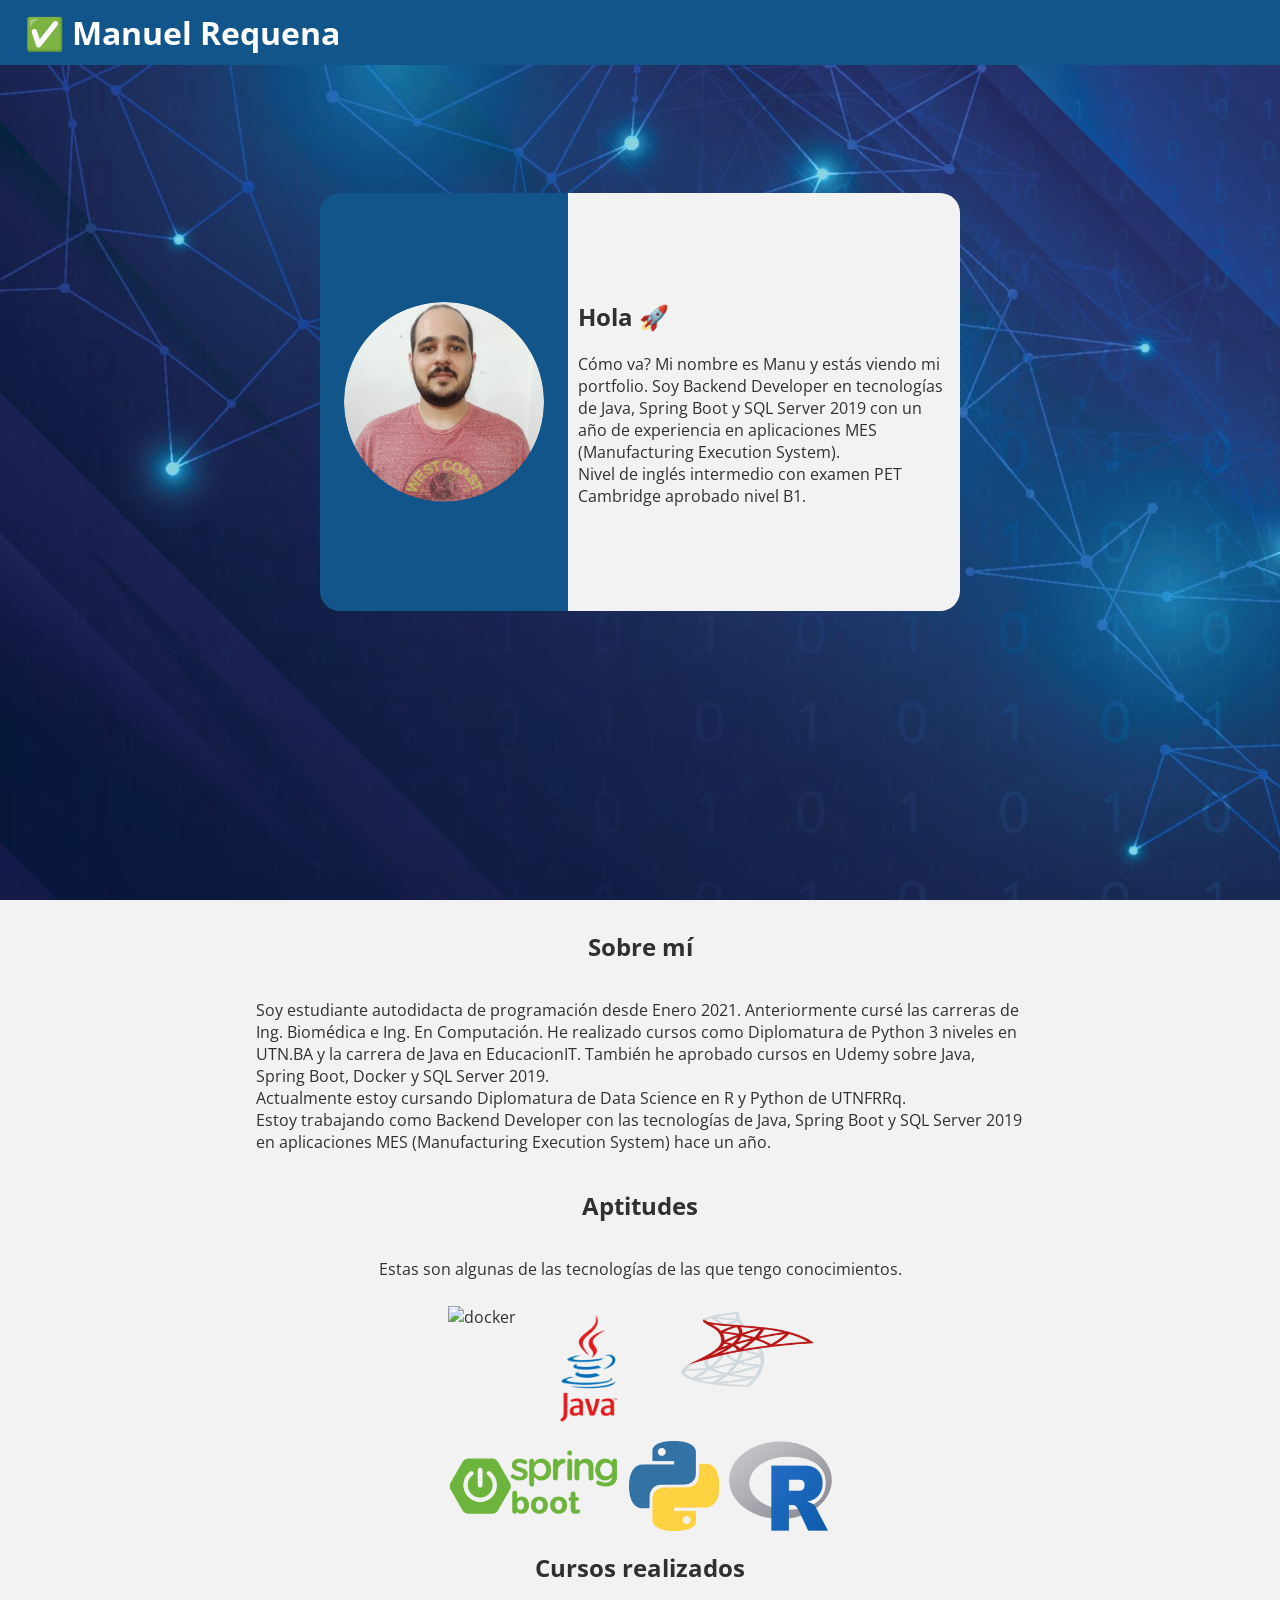
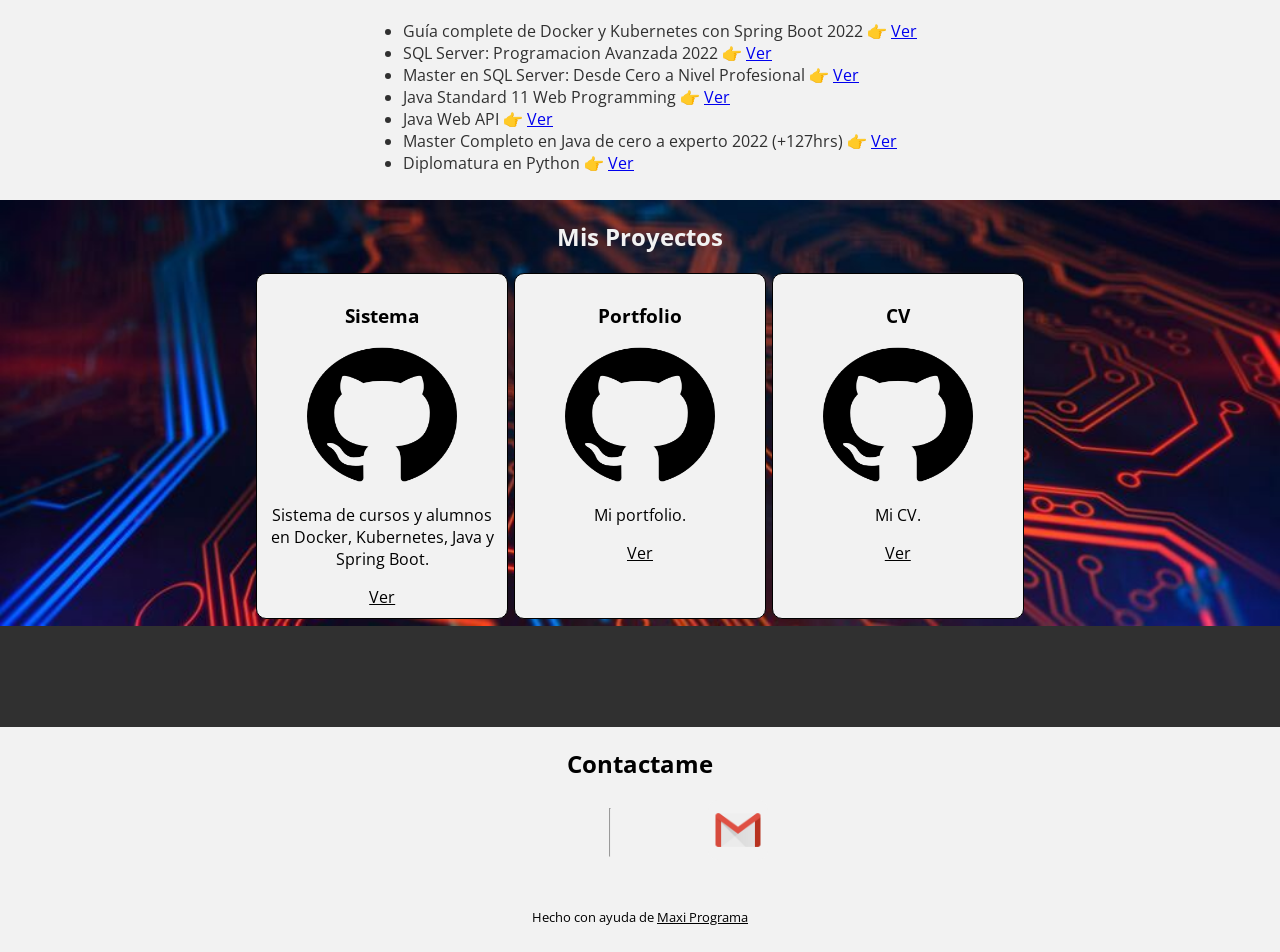
==== index.html @ b67cdce7 "Updating CV" ====
<!DOCTYPE html>
<html lang="en">

<head>
    <meta charset="UTF-8">
    <meta http-equiv="X-UA-Compatible" content="IE=edge">
    <meta name="viewport" content="width=device-width, initial-scale=1.0">
    <link rel="icon" href="favicon.ico">
    <title>Hola 👋</title>

    <link rel="preconnect" href="https://fonts.googleapis.com">
    <link rel="preconnect" href="https://fonts.gstatic.com" crossorigin>
    <link href="https://fonts.googleapis.com/css2?family=Open+Sans:wght@500&display=swap" rel="stylesheet">
    <link rel="stylesheet" href="css/styles.css">

</head>

<style>

</style>

<body>
    <header>
        <h3>✅ Manuel Requena</h3>
    </header>
    <section class="uno">
        <div class="caja-central">
            <div class="caja-cara">
                <img class="cara" src="images/FotoCV.png" alt="Maxi Programa">
            </div>
            <div class="caja-presentacion">
                <div>
                    <h1>Hola 🚀</h1>
                    <p class="presentacion">
                        Cómo va? Mi nombre es Manu y estás viendo mi portfolio.
                        Soy Backend Developer en tecnologías de Java, Spring Boot y SQL Server 2019
                        con un año de experiencia en aplicaciones MES (Manufacturing Execution System).
                        <br>
                        Nivel de inglés intermedio con examen PET Cambridge aprobado nivel B1.
                    </p>
                </div>
            </div>
        </div>
    </section>
    <section class="dos">
        <h2>Sobre mí</h2>
        <p>
            Soy estudiante autodidacta de programación desde Enero 2021. Anteriormente cursé las carreras de Ing.
            Biomédica e Ing. En Computación.
            He realizado cursos como Diplomatura de Python 3 niveles en UTN.BA y la carrera de Java en EducacionIT.
            También he aprobado cursos en Udemy sobre Java, Spring Boot, Docker y SQL Server 2019.
            <br>
            Actualmente estoy cursando Diplomatura de Data Science en R y Python de UTNFRRq.
            <br>
            Estoy trabajando como Backend Developer con las tecnologías de Java, Spring Boot y SQL Server 2019 en
            aplicaciones MES (Manufacturing Execution System) hace un año.
        </p>
        <h2>Aptitudes</h2>
        <p>
            Estas son algunas de las tecnologías de las que tengo conocimientos.
        </p>
        <div class="aptitudes">
            <div class="tech-list-1">
                <img src="https://www.docker.com/wp-content/uploads/2022/03/horizontal-logo-monochromatic-white.png"
                    class="tech" id="docker" alt="docker">
                <img src="images/java-logo.png" class="tech" id="java" alt="java">
                <img src="images/microsoft-sql-server.png" class="tech" alt="">
            </div>
            <div class="tech-list-2">
                <img src="images/spring-boot.png" class="tech" alt="spring-boot">
                <img src="images/python-logo.png" class="tech" alt="python">
                <img src="images/R-logo.png" class="tech" alt="r-logo">
            </div>
        </div>
        <h2>Cursos realizados</h2>
        <ul>
            <li>Guía complete de Docker y Kubernetes con Spring Boot 2022 👉 <a
                    href="https://www.udemy.com/certificate/UC-2b7295e3-6555-43c2-ace5-188b2648d906/"
                    target="_blank">Ver</a></li>
            <li>SQL Server: Programacion Avanzada 2022 👉 <a
                    href="https://www.udemy.com/certificate/UC-f481de14-7edf-40d8-a9d8-326c7f5b929c/"
                    target="_blank">Ver</a></li>
            <li>Master en SQL Server: Desde Cero a Nivel Profesional 👉 <a
                    href="https://www.udemy.com/certificate/UC-8a65ebeb-6209-470f-a090-5ff157a4bc78/"
                    target="_blank">Ver</a></li>
            <li>Java Standard 11 Web Programming 👉 <a
                    href="https://api.educacionit.com/pdf/certificados/Guillermo-Manuel-Requena-439185/53690"
                    target="_blank">Ver</a></li>
            <li>Java Web API 👉 <a
                    href="https://api.educacionit.com/pdf/certificados/Guillermo-Manuel-Requena-439185/53693"
                    target="_blank">Ver</a></li>
            <li>Master Completo en Java de cero a experto 2022 (+127hrs) 👉 <a
                    href="https://www.udemy.com/certificate/UC-0cee65b8-7a27-453c-816f-ed85968927a4/"
                    target="_blank">Ver</a></li>
            <li>Diplomatura en Python 👉 <a href="images/Certificados-1.png" target="_blank">Ver</a></li>
        </ul>
    </section>
    <section class="tres">
        <h2>Mis Proyectos</h2>
        <div class="proyectos">
            <div class="card">
                <h3>Sistema</h3>
                <img src="images/github.png" id="github-image" alt="curso-docker">
                <p>
                    Sistema de cursos y alumnos en Docker, Kubernetes, Java y Spring Boot.
                </p>
                <a href="https://github.com/GManuelRequena/curso-docker" target="_blank">Ver</a>
            </div>
            <div class="card">
                <h3>Portfolio</h3>
                <img src="images/github.png" id="github-image" alt="curso-docker">
                <p>
                    Mi portfolio.
                </p>
                <a href="https://github.com/GManuelRequena/portfolio" target="_blank">Ver</a>
            </div>
            <div class="card">
                <h3>CV</h3>
                <img src="images/github.png" id="github-image" alt="curso-docker">
                <p>
                    Mi CV.
                </p>
                <a href="resources/CV Guillermo Manuel Requena 2023.pdf" target="_blank">Ver</a>
            </div>
        </div>
    </section>
    <footer>
        <h2>Contactame</h2>
        <div class="contacto">
            <a href="https://www.linkedin.com/in/GuillermoManuelRequena/" target="_blank">
                <img src="https://cdn.worldvectorlogo.com/logos/linkedin-icon-2.svg" class="red-social" alt="">
            </a>
            <hr>
            <a href="mailto:gmanuelrequena@gmail.com" target="_blank">
                <img src="images/logo-gmail-9951.png" class="red-social" alt="">
            </a>
        </div>
        <p style="padding-top: 30px; font-size: 13px;">Hecho con ayuda de <a href="https://maxiprograma.com" target="_blank">Maxi
                Programa</a></p>
    </footer>
    <script src="https://unpkg.com/sweetalert/dist/sweetalert.min.js"></script>
    <script src="js/index.js"></script>
</body>

</html>
---- css/styles.css ----
body{
    margin: 0;
    font-family: 'Open Sans', sans-serif;
    overflow-x: hidden;

}
header{
    height: 65px;
    /* background-color: #7b1fa2; */
    background-color: #11558A;
    /* background-image: linear-gradient(#791586, #000023); */
    /* background-image: linear-gradient(#192150, #1C4693); */
    color: white;
    display: flex;
    align-items: center;
    padding-left: 25px;
    font-size: 27px;
}
.cara{
    border-radius: 500px;
    height: 200px;
}
.uno{
    width: 100%;
    display: flex;
    flex-direction: row;
    justify-content: center;
    height: calc(100vh - 65px);
    /* background-color: #303030; */
    color: white;
    background-image: url("../images/background-about-me-2.png");
    /* padding-top: 10%; */
}
.caja-central{
    margin-top: 10%;
    width: 50%;
    display: flex;
    flex-direction: row;
    border-radius: 20px;
    overflow: hidden;
    height: 50%;
}
.caja-cara{
    display: flex;
    justify-content: center;
    align-items: center;
    width: 40%;
    /* background-color: #424242; */
    background-color: #11558A;
}
.caja-presentacion{
    display: flex;
    justify-content: center;
    align-items: center;
    width: 60%;
    background-color: #F2F2F2;
    color: #303030;
    padding: 10px;
}

.dos{
    background-color: #F2F2F2;
    height: 900px;
    display: flex;
    flex-direction: column;
    justify-content: center;
    align-items: center;
    color: #303030;
    padding-left: 20%;
    padding-right: 20%;
}
.aptitudes{
    width: 50%;
}
.tech-list-1{
    display: grid;
    grid-template-columns: auto auto auto;
    justify-content: space-between;
    padding-top: 10px;
}

.tech-list-2{
    display: grid;
    grid-template-columns: auto auto auto;
    justify-content: space-between;
    padding-top: 10px;
}

.tech{
    height: 90px;
}

#java{
    height: 125px;

}

#docker{
    height: 60px;
}

.tres{
    background-color: #303030;
    height: 527px;
    display: flex;
    justify-content: flex-start;
    flex-direction: column;
    align-items: center;
    color: #F2F2F2;
    background-image: url("../images/background-proyects.png");
    background-repeat: no-repeat;
    background-size: 100% auto;
}
.proyectos{
    width: 60%;
    display: flex;
    justify-content: space-between;
    /* justify-content: center; */
}
.card{
    text-align: center;
    width: 30%;
    /* border: solid #F2F2F2 1px; */
    border: solid #000 1px;
    border-radius: 10px;
    padding: 10px;
    /* background-color: #303030; */
    background-color: #F2F2F2;
    color: #000;
}
.card img{
    width: 100%;
}
.card a, footer a {
    color: black;
}

.red-social{
    height: 60px;
    background-color: #F2F2F2;
    border-radius: 10px;
}

footer{
    /* background-color: #424242; */
    background-color: #F2F2F2;
    display: flex;
    flex-direction: column;
    justify-content: flex-start;
    align-items: center;
    color: black;
    height: 225px;
}
.contacto{
    width: 20%;
    display: flex;
    justify-content: center;
}

@media (max-width: 1000px) {
    .caja-central{
        width: 90%;
        height: 70%;
        flex-direction: column;
    }
    .caja-cara{
        width: 100%;
        height: 50%;
    }
    .caja-presentacion{
        width: 100%;
        height: 50%;
        align-items: flex-start;
    }
    .aptitudes{
        width: auto;
    }
    .dos{
        height: auto;
        padding: 0 10px 10px 10px;

    }
    .tres{
        height: auto;
    }
    .proyectos{
        flex-direction: column;
        width: 100%;
        align-items: center;
        justify-content: space-between;
        padding-bottom: 20px;
    }
    .card{
        width: 80%;
        margin-top: 20px;
    }
    .red-social{
        margin: 0 10px 0 10px;
    }
}

#github-image {
    height: 136.33px;
    width: 150px;
}

.alert {
    color: #000;
}
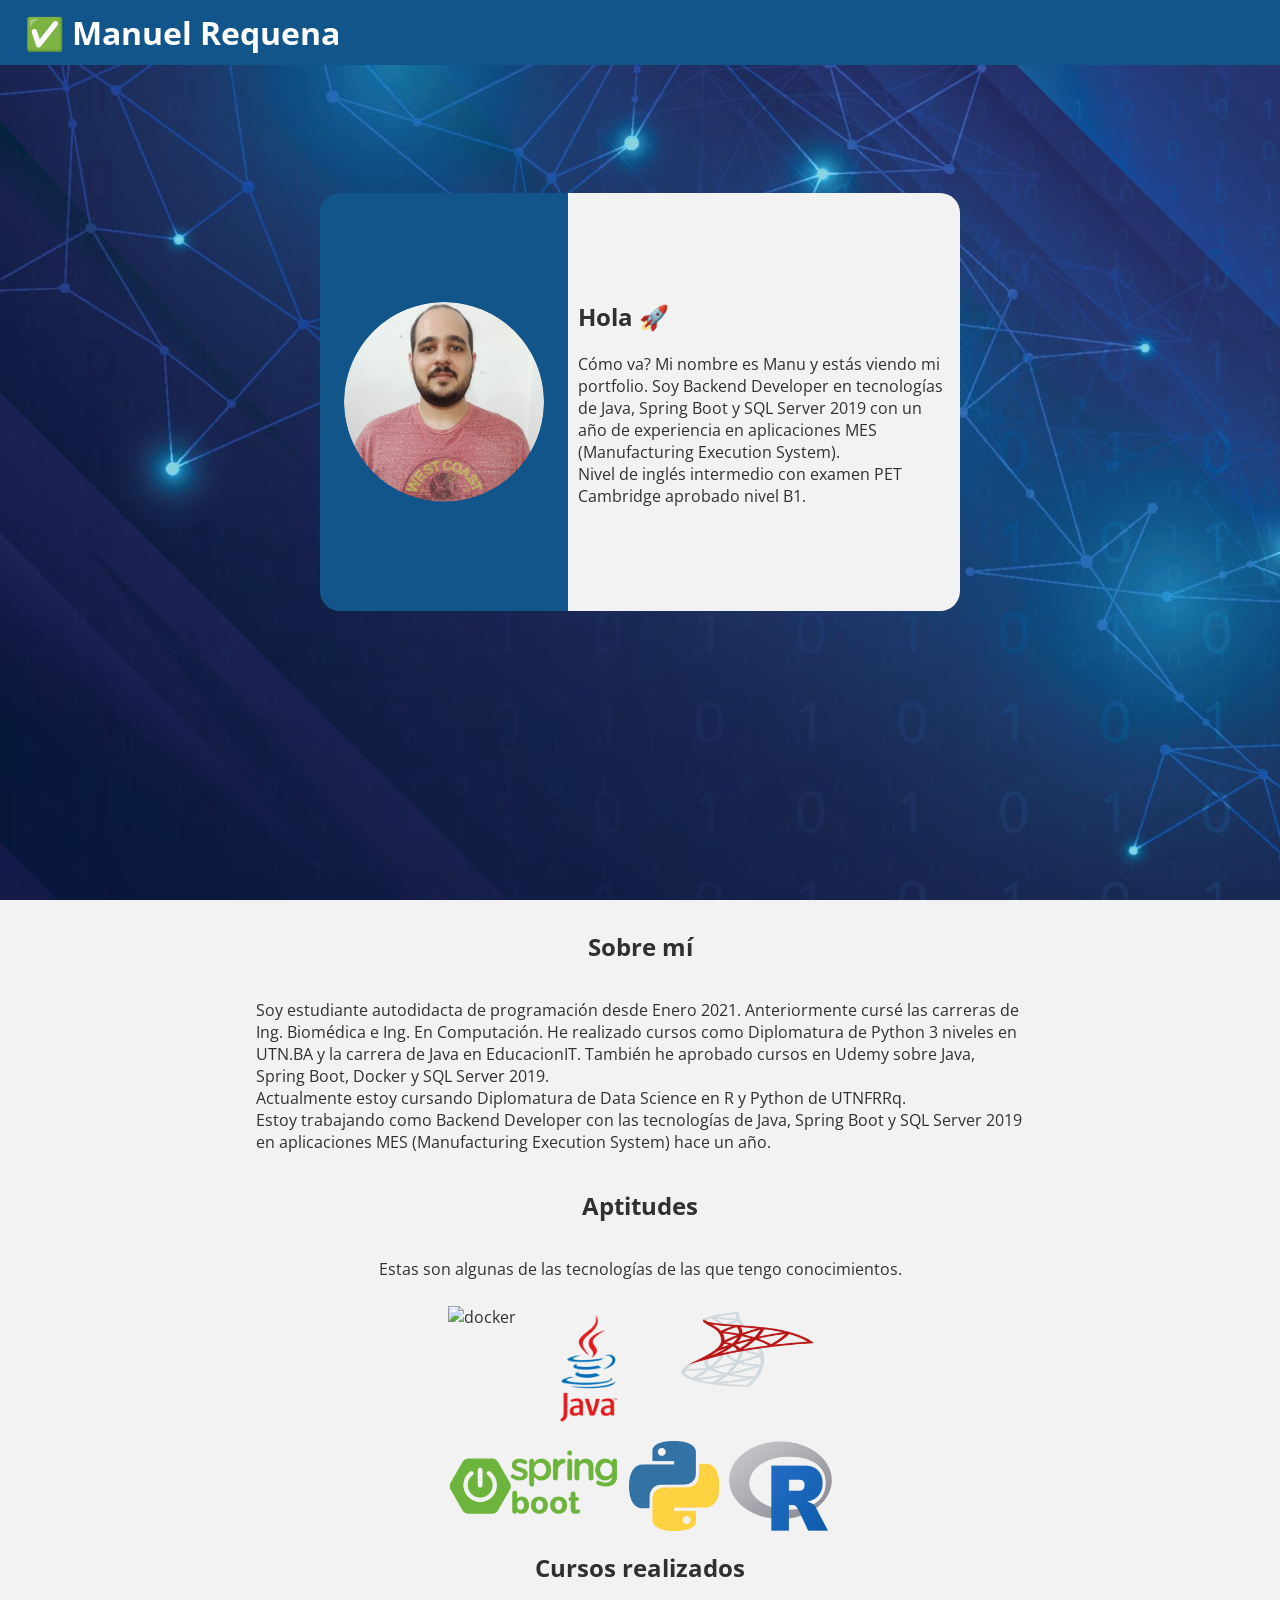
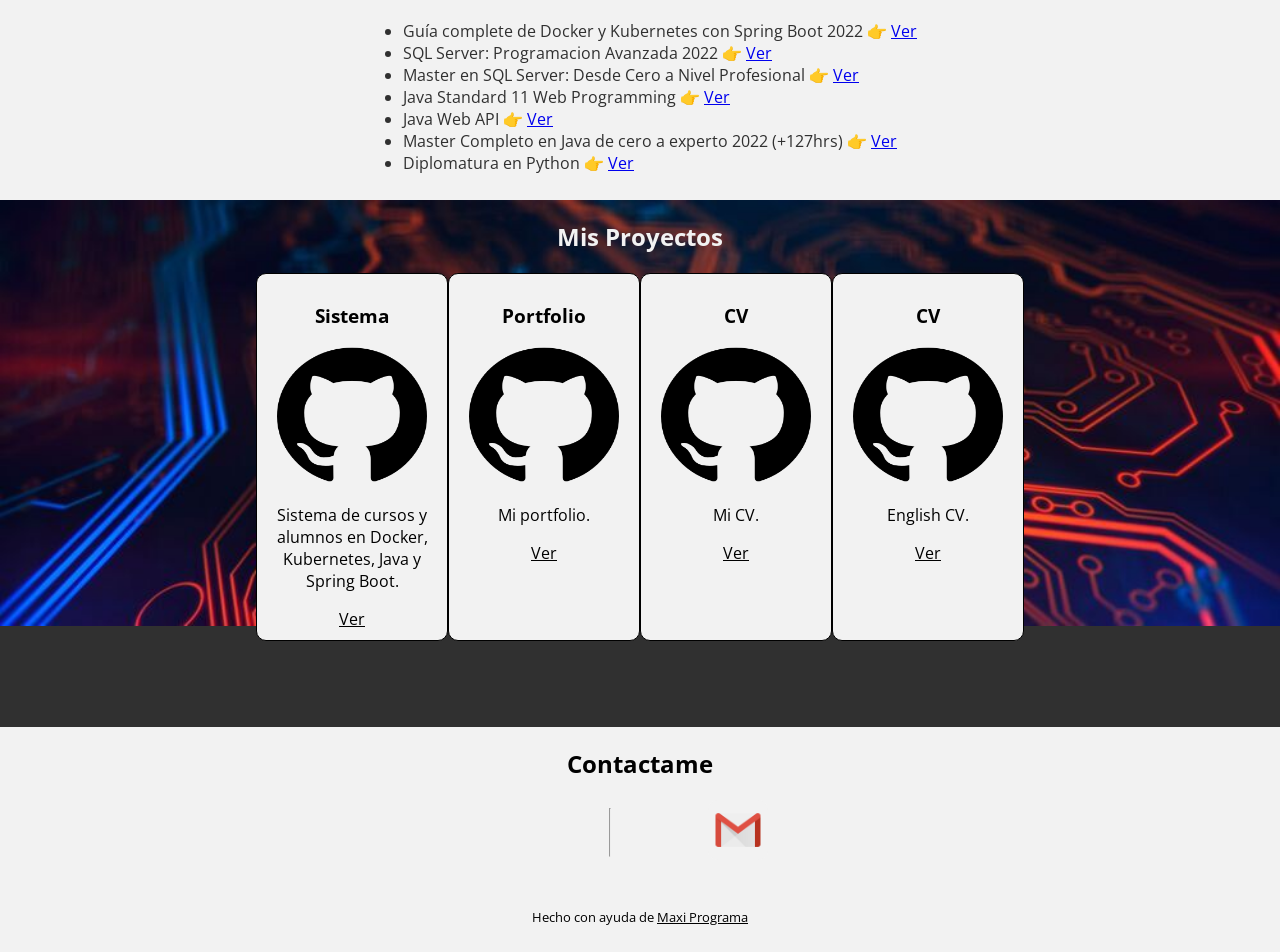
==== commit 17b9e379: "CV en ingles" ====
--- a/index.html
+++ b/index.html
@@ -122,6 +122,14 @@
                 </p>
                 <a href="resources/CV Guillermo Manuel Requena 2023.pdf" target="_blank">Ver</a>
             </div>
+            <div class="card">
+                <h3>CV</h3>
+                <img src="images/github.png" id="github-image" alt="curso-docker">
+                <p>
+                    English CV.
+                </p>
+                <a href="resources/CV Guillermo Manuel Requena 2023 US .pdf" target="_blank">Ver</a>
+            </div>
         </div>
     </section>
     <footer>
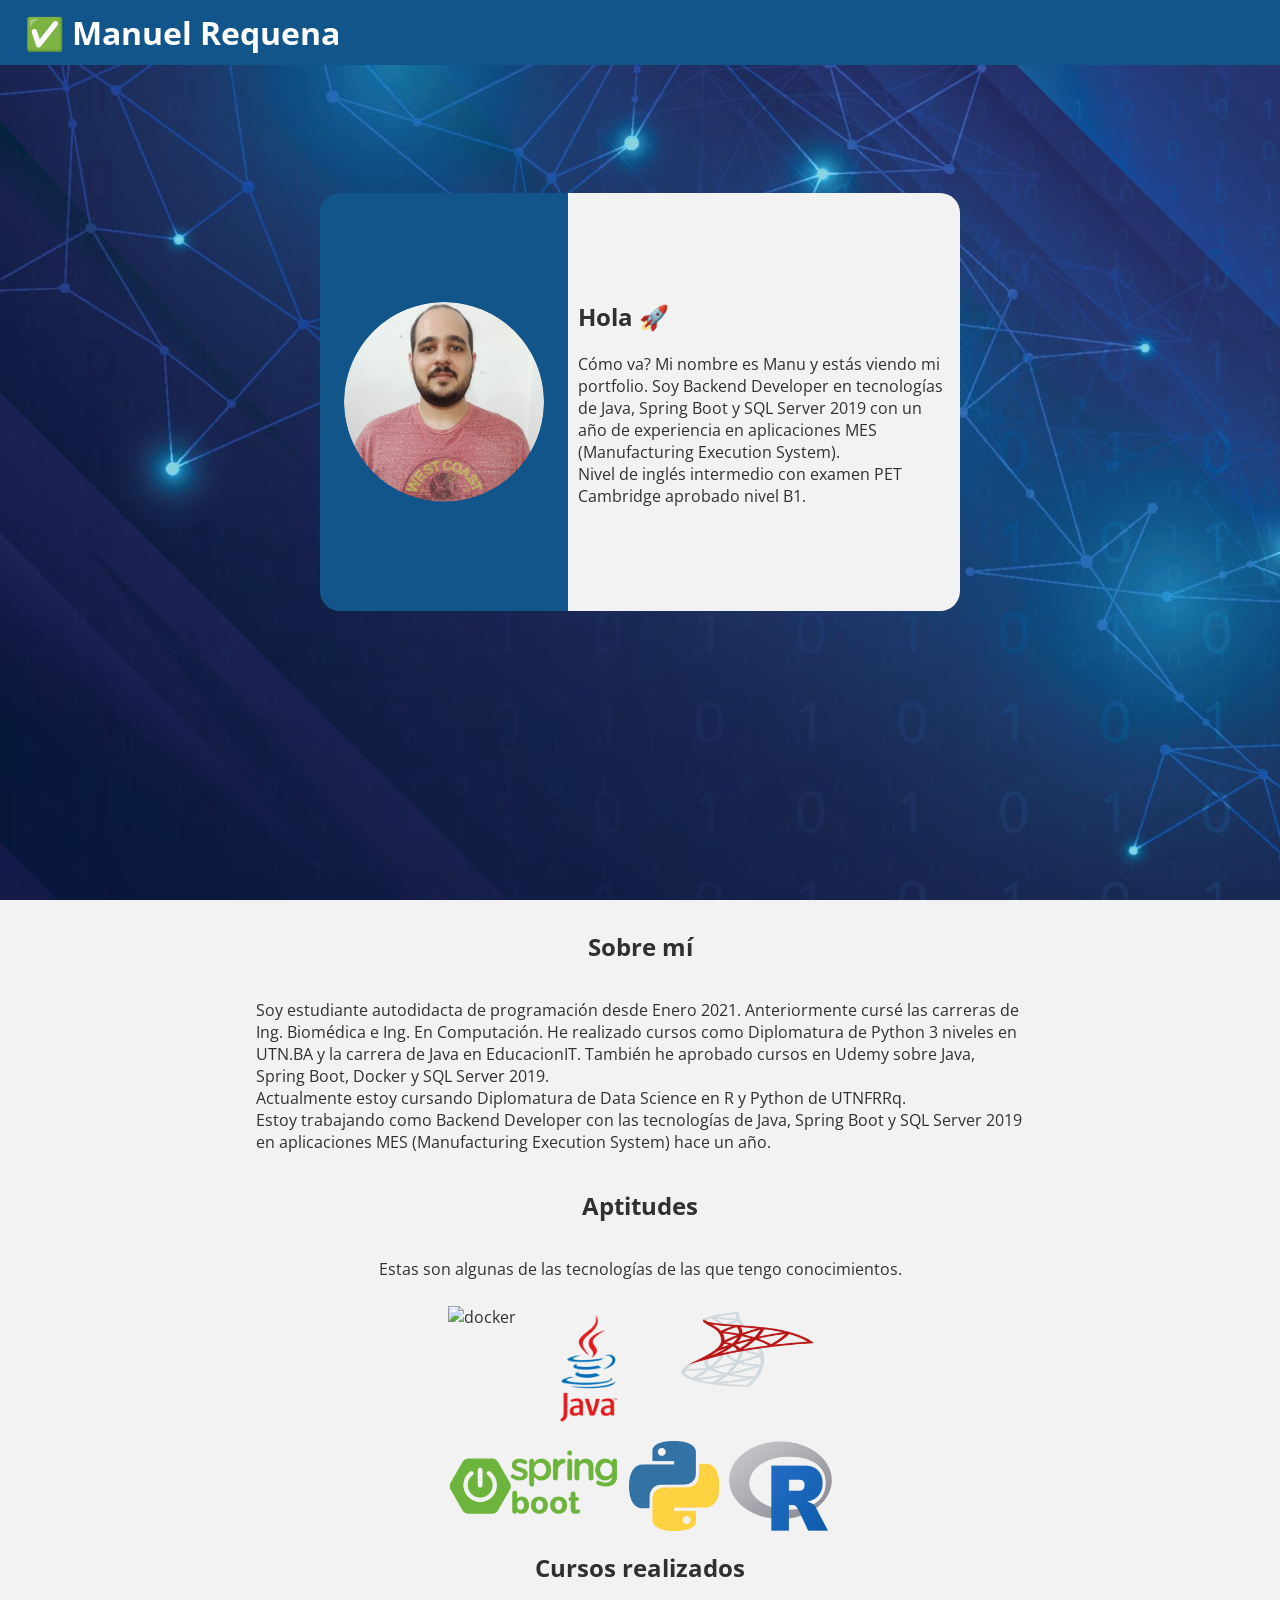
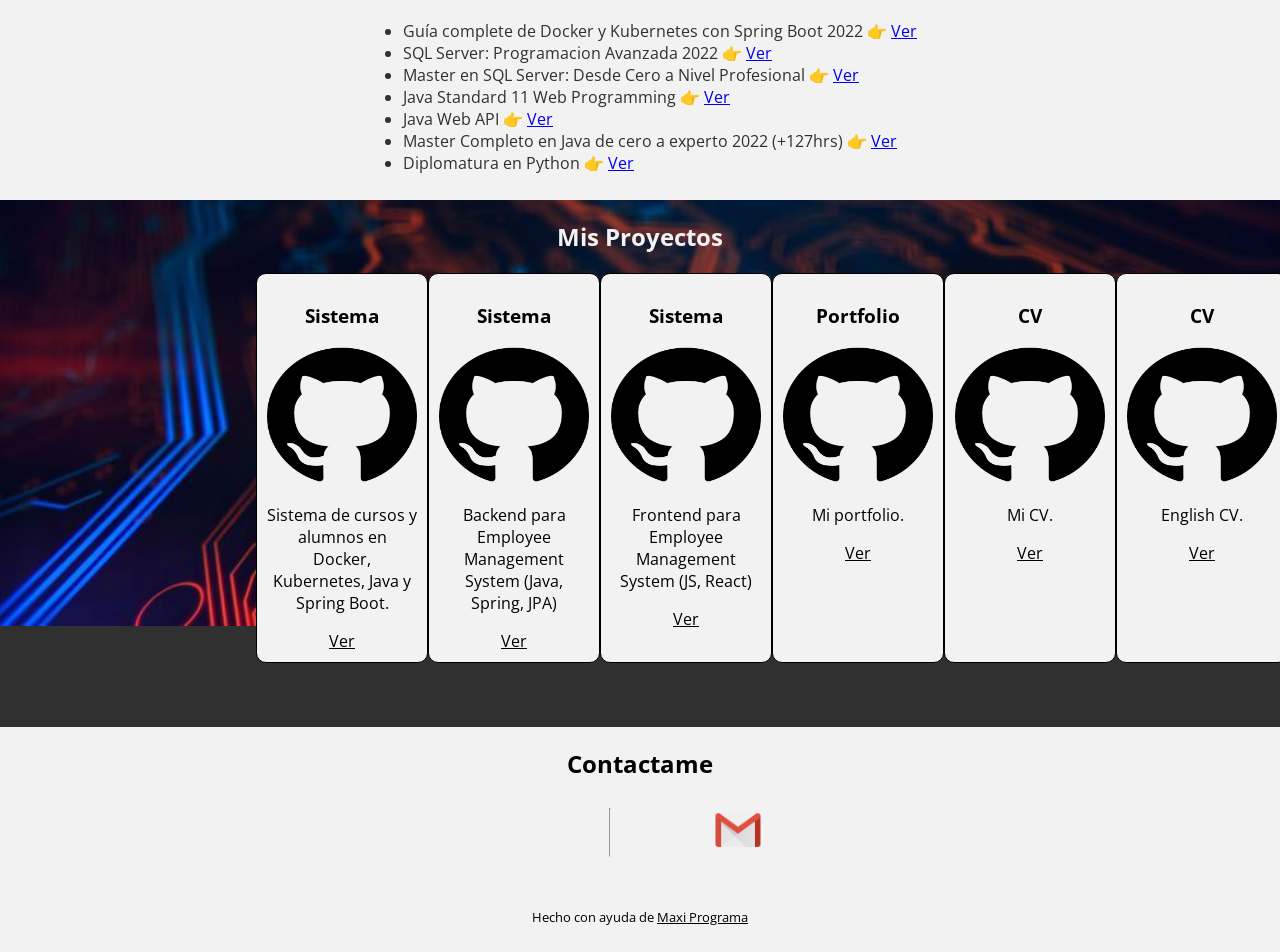
==== commit 1aaef154: "Added CRUD for Employees and text revision" ====
--- a/index.html
+++ b/index.html
@@ -107,6 +107,22 @@
                 <a href="https://github.com/GManuelRequena/curso-docker" target="_blank">Ver</a>
             </div>
             <div class="card">
+                <h3>Sistema</h3>
+                <img src="images/github.png" id="github-image" alt="curso-docker">
+                <p>
+                    Backend para Employee Management System (Java, Spring, JPA)
+                </p>
+                <a href="https://github.com/GManuelRequena/crud-employee-system" target="_blank">Ver</a>
+            </div>
+            <div class="card">
+                <h3>Sistema</h3>
+                <img src="images/github.png" id="github-image" alt="curso-docker">
+                <p>
+                    Frontend para Employee Management System (JS, React)
+                </p>
+                <a href="https://github.com/GManuelRequena/front-crud-employee-system" target="_blank">Ver</a>
+            </div>
+            <div class="card">
                 <h3>Portfolio</h3>
                 <img src="images/github.png" id="github-image" alt="curso-docker">
                 <p>
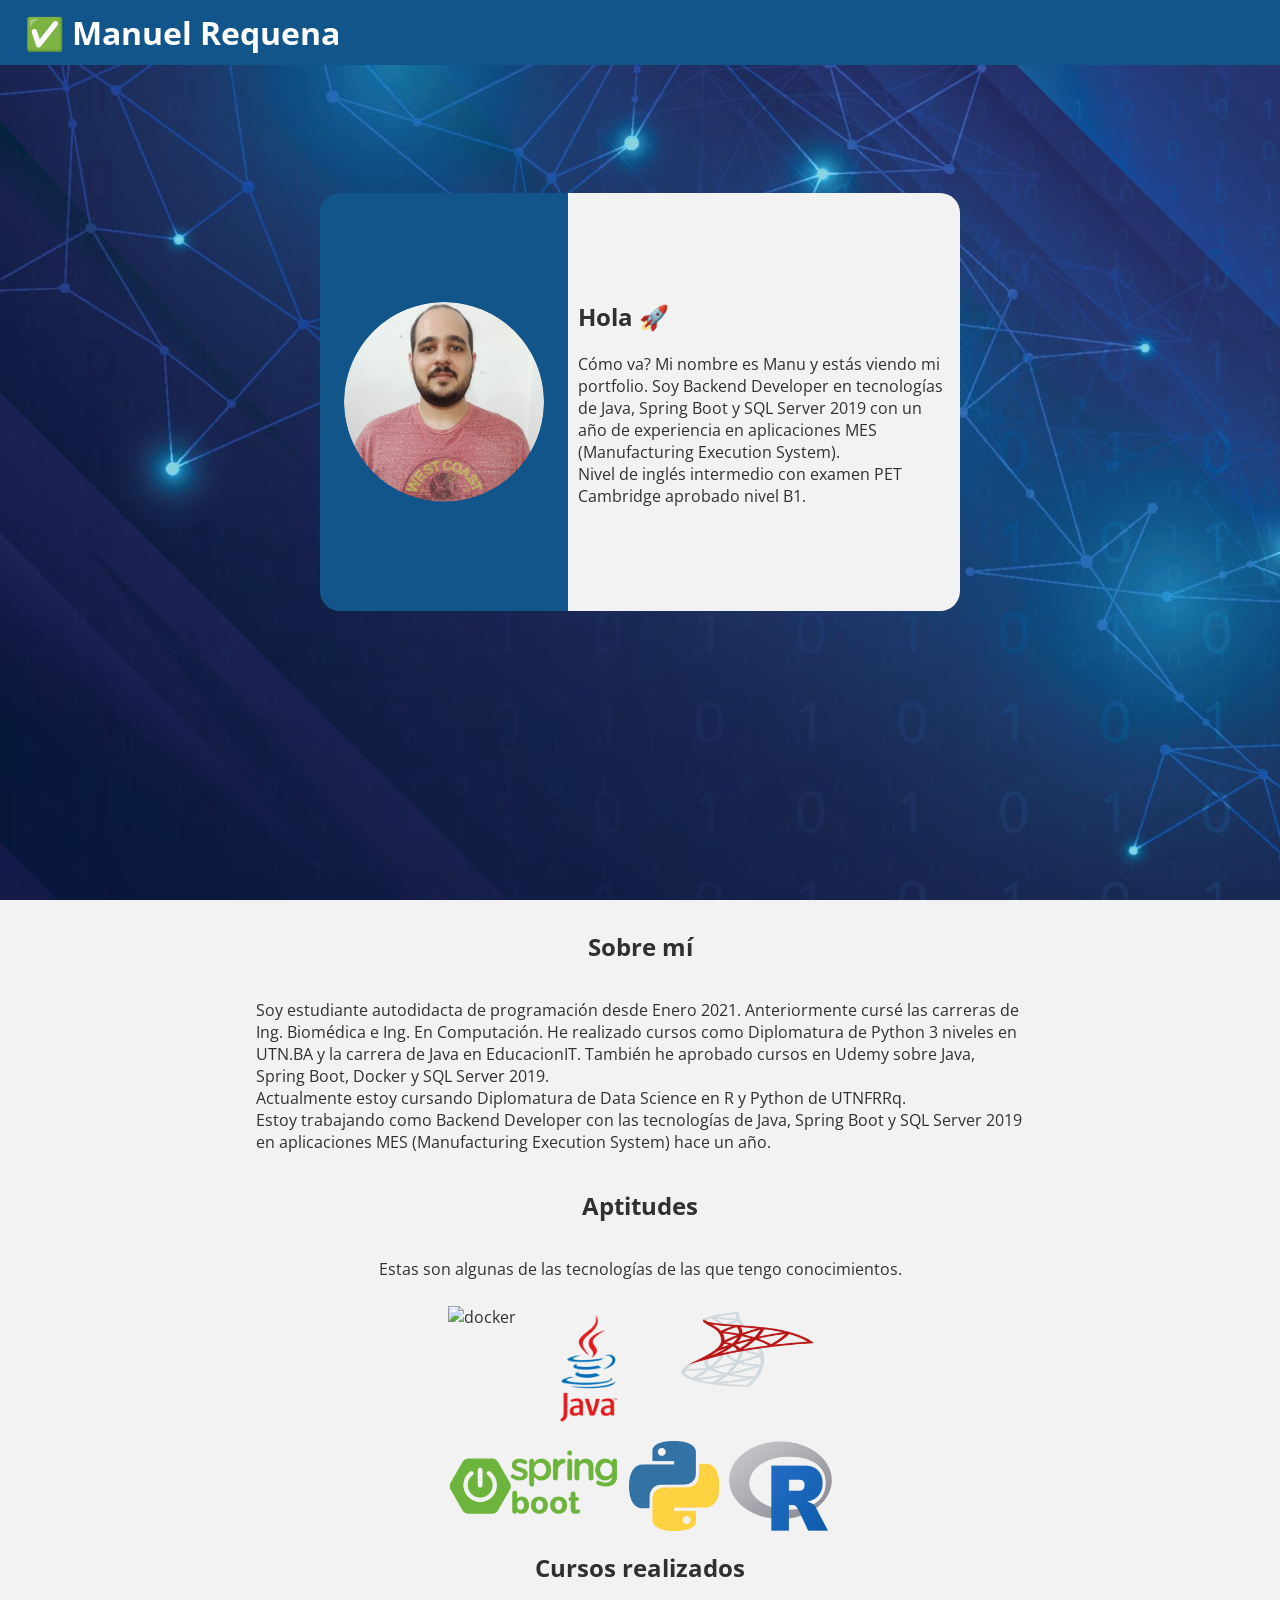
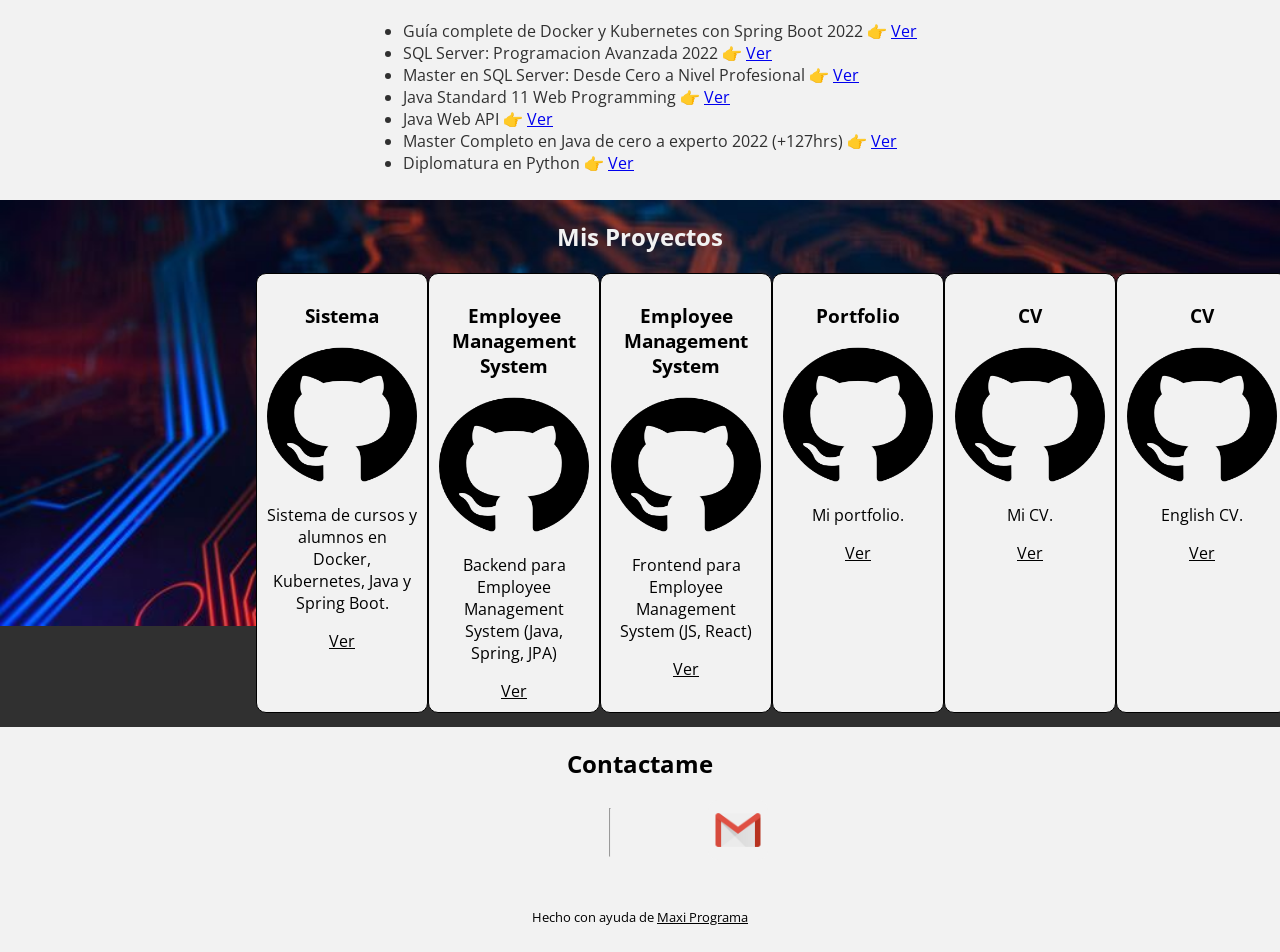
==== commit 1f89eb57: "Update index.html" ====
--- a/index.html
+++ b/index.html
@@ -107,7 +107,7 @@
                 <a href="https://github.com/GManuelRequena/curso-docker" target="_blank">Ver</a>
             </div>
             <div class="card">
-                <h3>Sistema</h3>
+                <h3>Employee Management System</h3>
                 <img src="images/github.png" id="github-image" alt="curso-docker">
                 <p>
                     Backend para Employee Management System (Java, Spring, JPA)
@@ -115,7 +115,7 @@
                 <a href="https://github.com/GManuelRequena/crud-employee-system" target="_blank">Ver</a>
             </div>
             <div class="card">
-                <h3>Sistema</h3>
+                <h3>Employee Management System</h3>
                 <img src="images/github.png" id="github-image" alt="curso-docker">
                 <p>
                     Frontend para Employee Management System (JS, React)
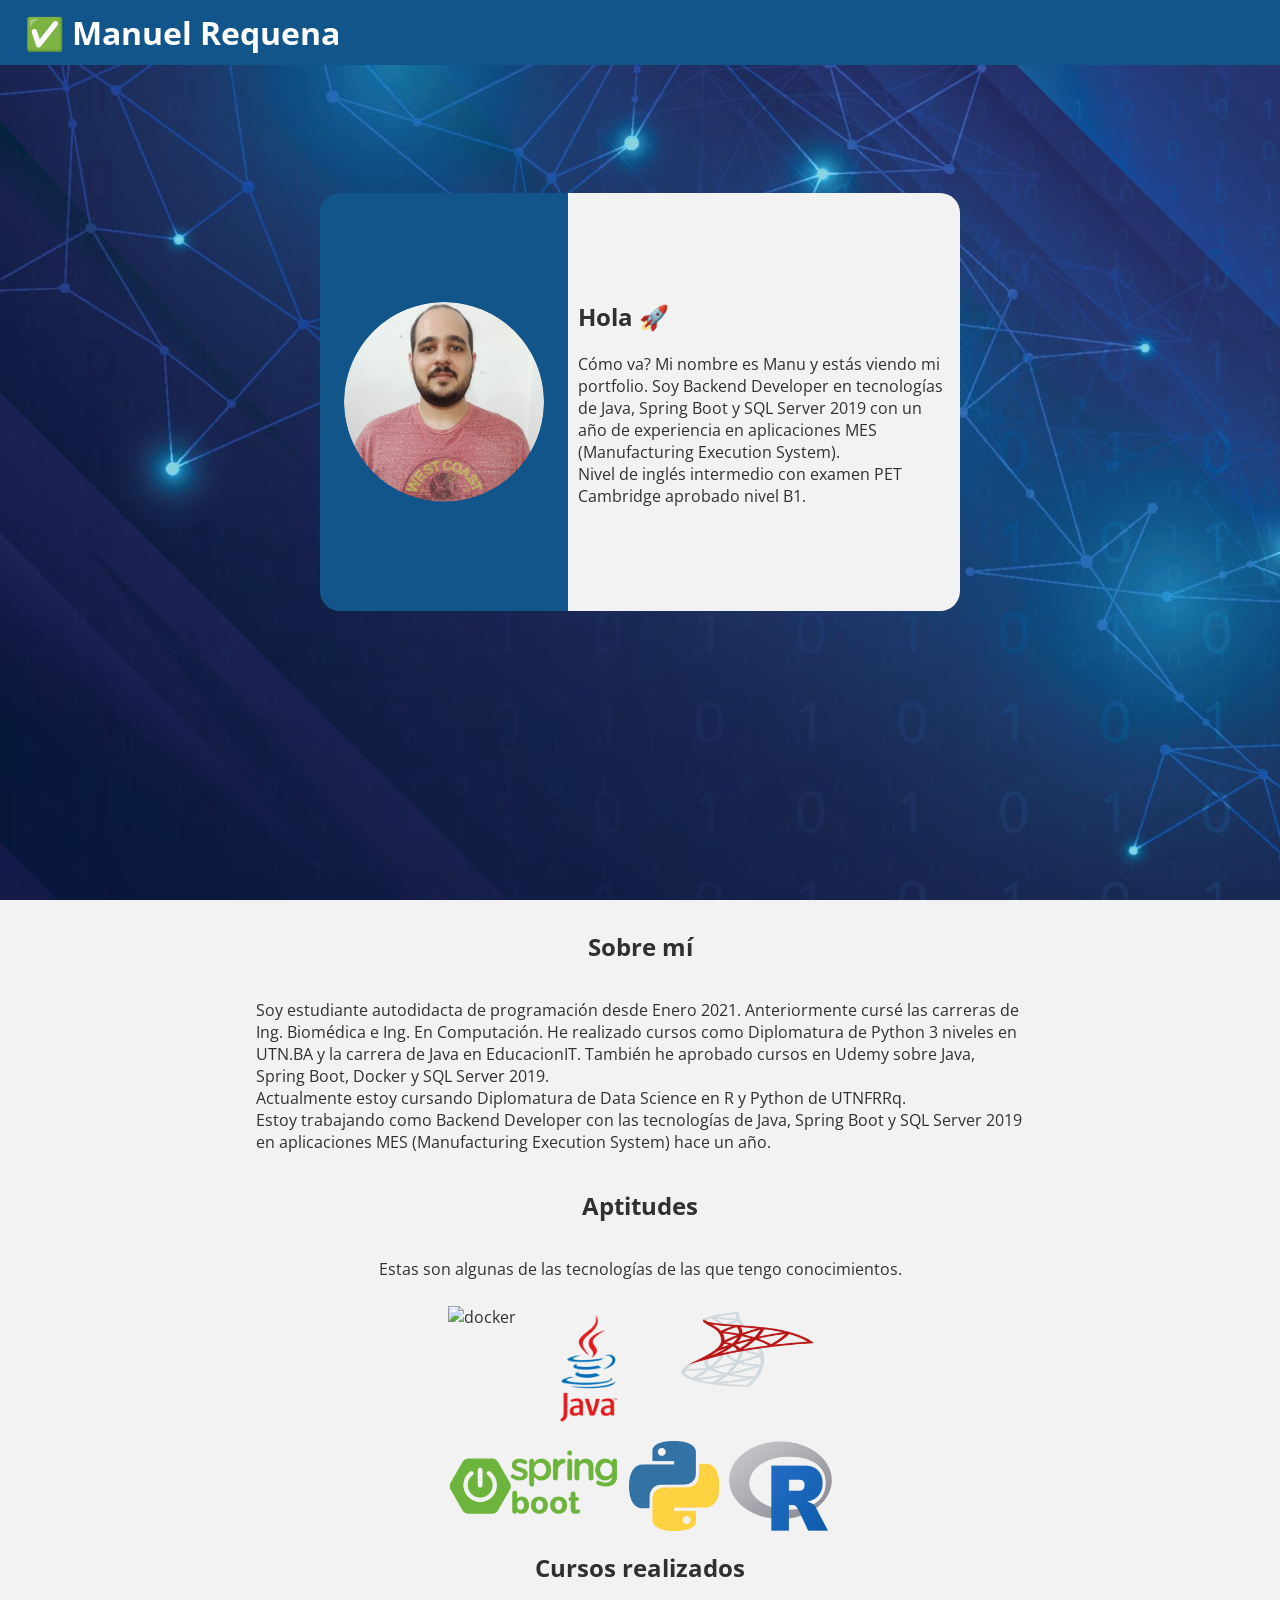
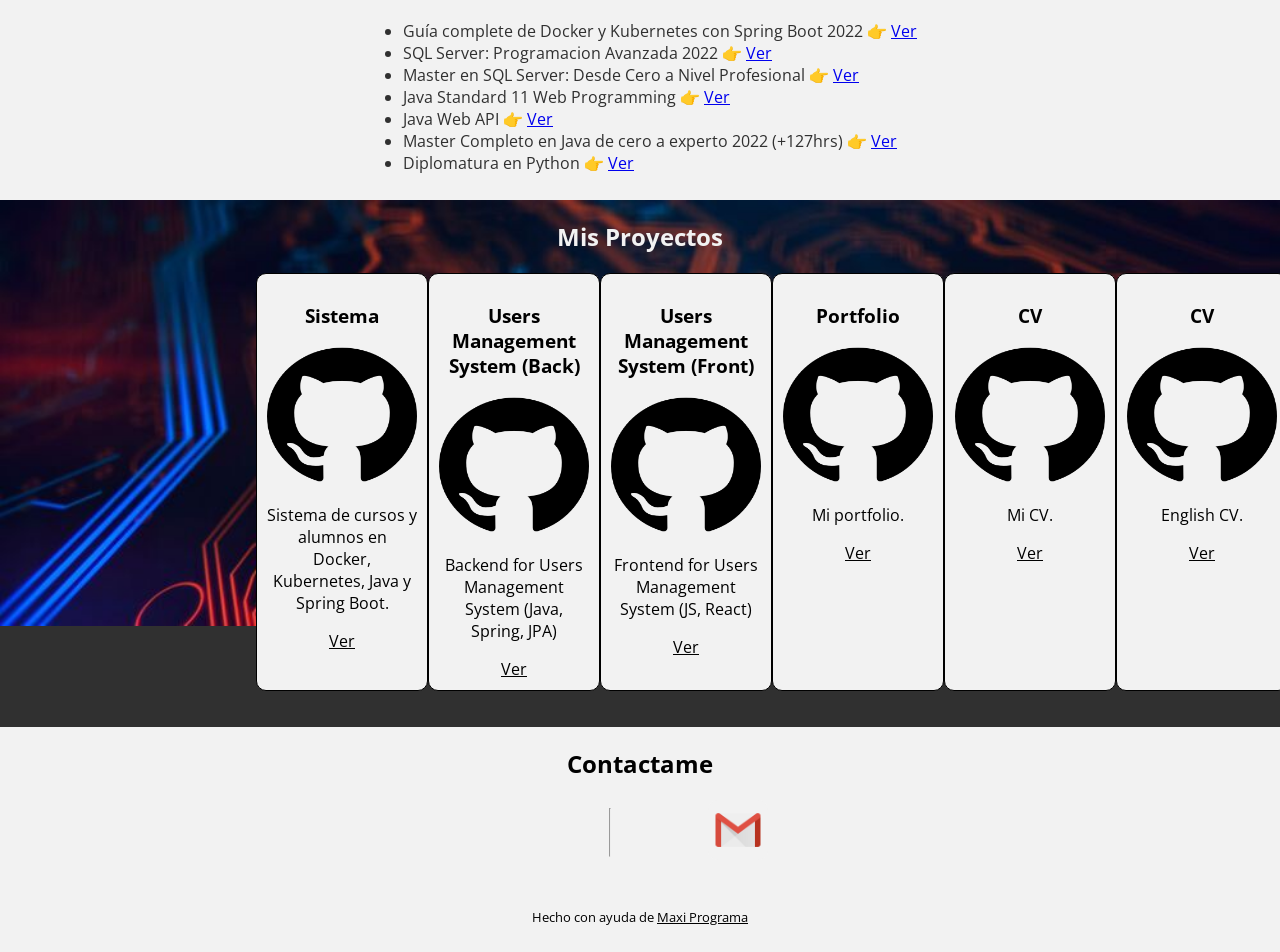
==== commit 44bd3a9e: "Update index.html" ====
--- a/index.html
+++ b/index.html
@@ -107,20 +107,21 @@
                 <a href="https://github.com/GManuelRequena/curso-docker" target="_blank">Ver</a>
             </div>
             <div class="card">
-                <h3>Employee Management System</h3>
+                <h3>Users Management System (Back)</h3>
                 <img src="images/github.png" id="github-image" alt="curso-docker">
                 <p>
-                    Backend para Employee Management System (Java, Spring, JPA)
+                    Backend for Users Management System (Java, Spring, JPA)
                 </p>
-                <a href="https://github.com/GManuelRequena/crud-employee-system" target="_blank">Ver</a>
+                <a href="https://github.com/GManuelRequena/backend-usersapp" target="_blank">Ver</a>
             </div>
             <div class="card">
-                <h3>Employee Management System</h3>
+                <h3>Users Management System (Front)</h3>
                 <img src="images/github.png" id="github-image" alt="curso-docker">
                 <p>
-                    Frontend para Employee Management System (JS, React)
+                    Frontend for Users Management System (JS, React)
                 </p>
-                <a href="https://github.com/GManuelRequena/front-crud-employee-system" target="_blank">Ver</a>
+                <a href="https://github.com/GManuelRequena/javascript-with-ajg/tree/main/6-users-app"
+                    target="_blank">Ver</a>
             </div>
             <div class="card">
                 <h3>Portfolio</h3>
@@ -159,7 +160,8 @@
                 <img src="images/logo-gmail-9951.png" class="red-social" alt="">
             </a>
         </div>
-        <p style="padding-top: 30px; font-size: 13px;">Hecho con ayuda de <a href="https://maxiprograma.com" target="_blank">Maxi
+        <p style="padding-top: 30px; font-size: 13px;">Hecho con ayuda de <a href="https://maxiprograma.com"
+                target="_blank">Maxi
                 Programa</a></p>
     </footer>
     <script src="https://unpkg.com/sweetalert/dist/sweetalert.min.js"></script>
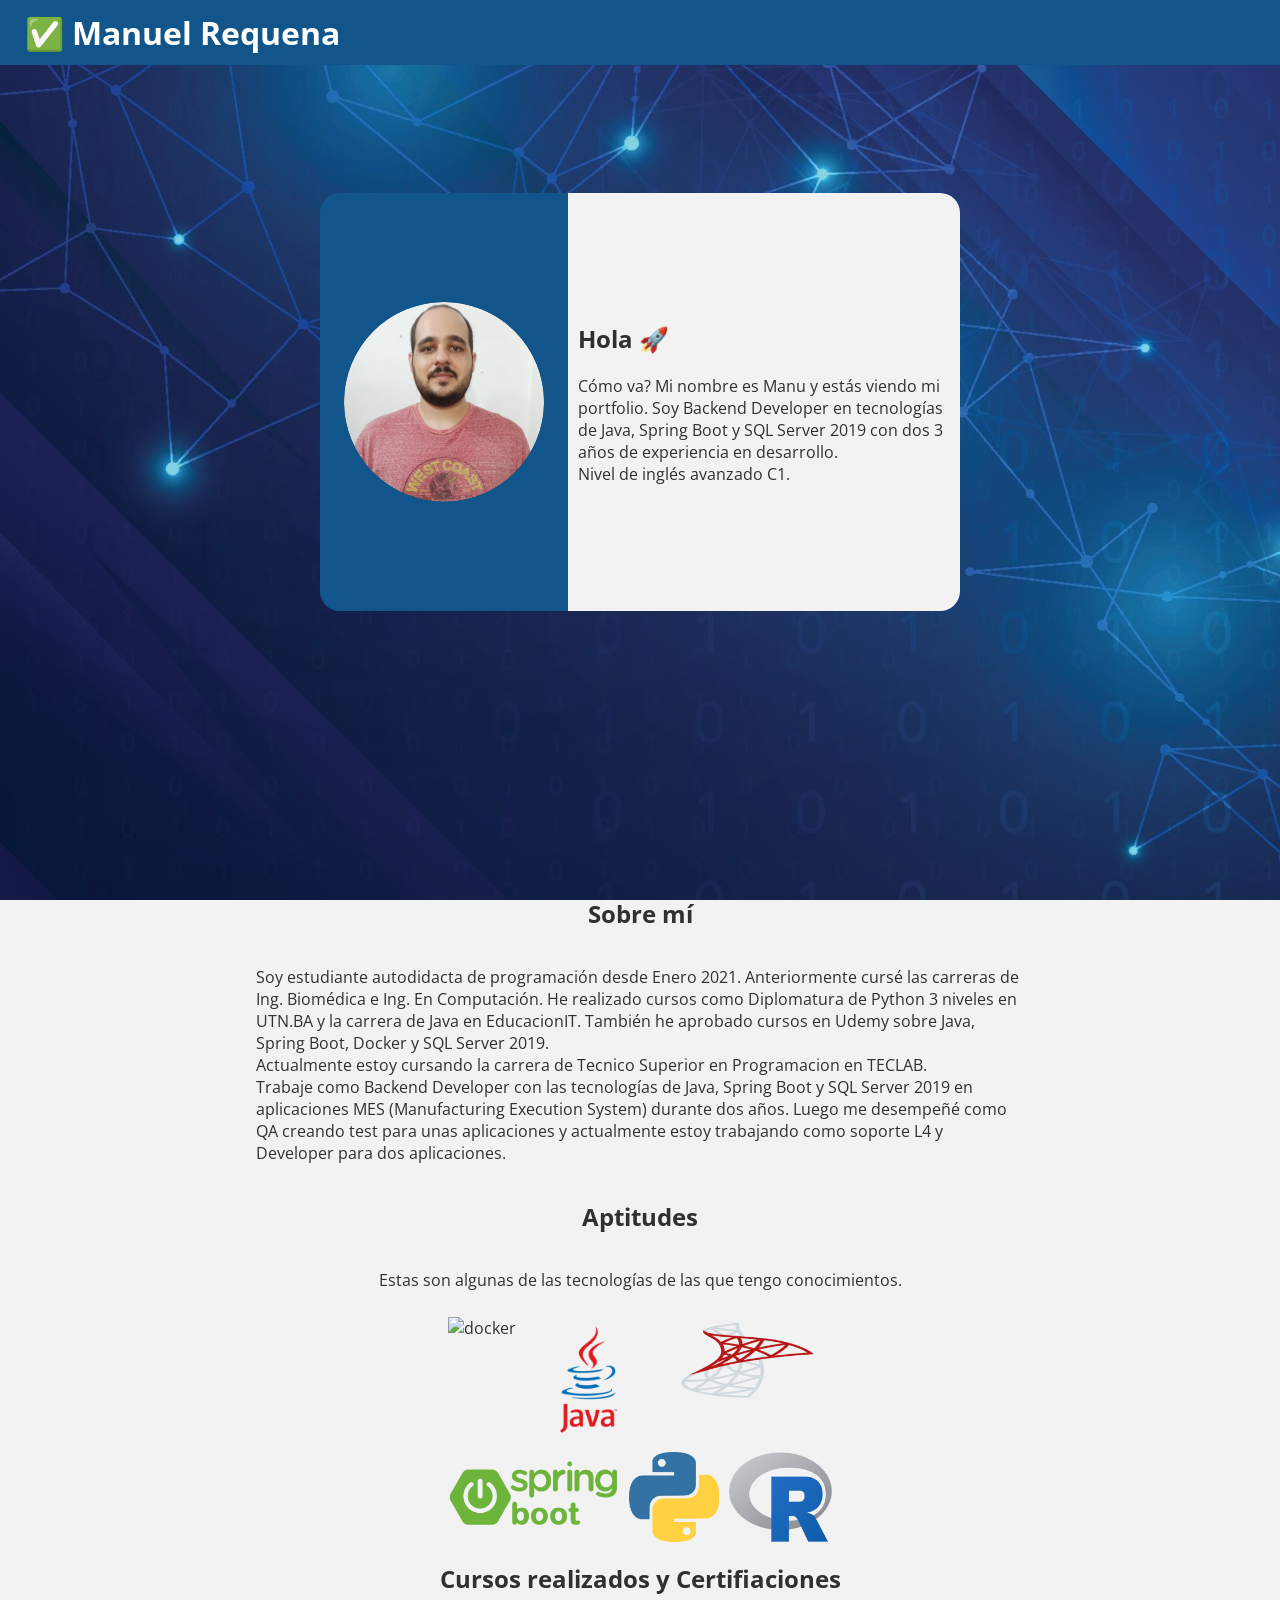
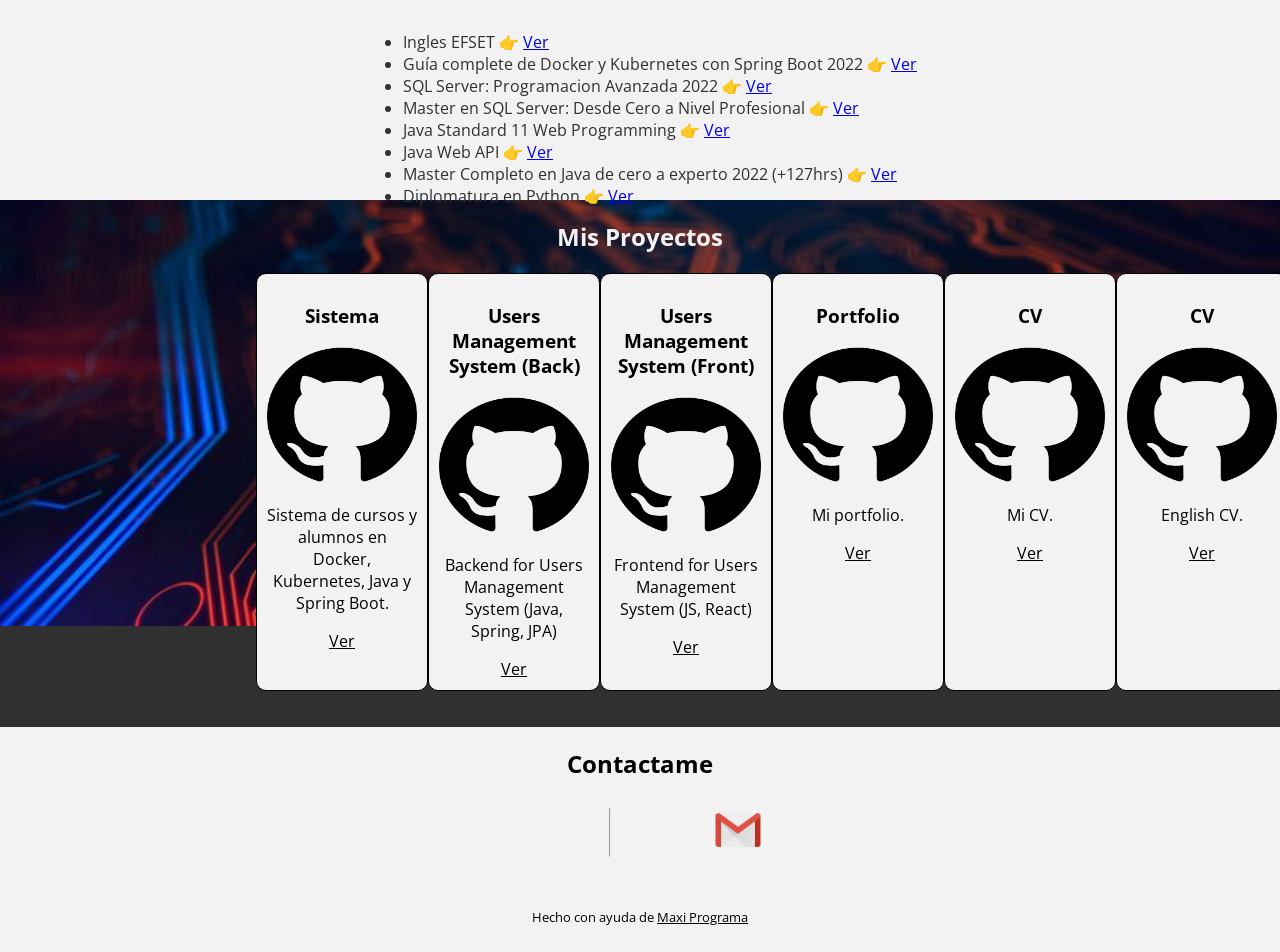
==== commit 443d3f52: "Update index.html" ====
--- a/index.html
+++ b/index.html
@@ -34,9 +34,9 @@
                     <p class="presentacion">
                         Cómo va? Mi nombre es Manu y estás viendo mi portfolio.
                         Soy Backend Developer en tecnologías de Java, Spring Boot y SQL Server 2019
-                        con un año de experiencia en aplicaciones MES (Manufacturing Execution System).
+                        con dos 3 años de experiencia en desarrollo.
                         <br>
-                        Nivel de inglés intermedio con examen PET Cambridge aprobado nivel B1.
+                        Nivel de inglés avanzado C1.
                     </p>
                 </div>
             </div>
@@ -50,10 +50,12 @@
             He realizado cursos como Diplomatura de Python 3 niveles en UTN.BA y la carrera de Java en EducacionIT.
             También he aprobado cursos en Udemy sobre Java, Spring Boot, Docker y SQL Server 2019.
             <br>
-            Actualmente estoy cursando Diplomatura de Data Science en R y Python de UTNFRRq.
+            Actualmente estoy cursando la carrera de Tecnico Superior en Programacion en TECLAB.
             <br>
-            Estoy trabajando como Backend Developer con las tecnologías de Java, Spring Boot y SQL Server 2019 en
-            aplicaciones MES (Manufacturing Execution System) hace un año.
+            Trabaje como Backend Developer con las tecnologías de Java, Spring Boot y SQL Server 2019 en
+            aplicaciones MES (Manufacturing Execution System) durante dos años. Luego me desempeñé como QA
+            creando test para unas aplicaciones y actualmente estoy trabajando como soporte L4 y Developer para
+            dos aplicaciones.
         </p>
         <h2>Aptitudes</h2>
         <p>
@@ -72,8 +74,9 @@
                 <img src="images/R-logo.png" class="tech" alt="r-logo">
             </div>
         </div>
-        <h2>Cursos realizados</h2>
+        <h2>Cursos realizados y Certifiaciones</h2>
         <ul>
+            <li>Ingles EFSET 👉 <a href="https://cert.efset.org/LbgC6c" target="_blank">Ver</a></li>
             <li>Guía complete de Docker y Kubernetes con Spring Boot 2022 👉 <a
                     href="https://www.udemy.com/certificate/UC-2b7295e3-6555-43c2-ace5-188b2648d906/"
                     target="_blank">Ver</a></li>
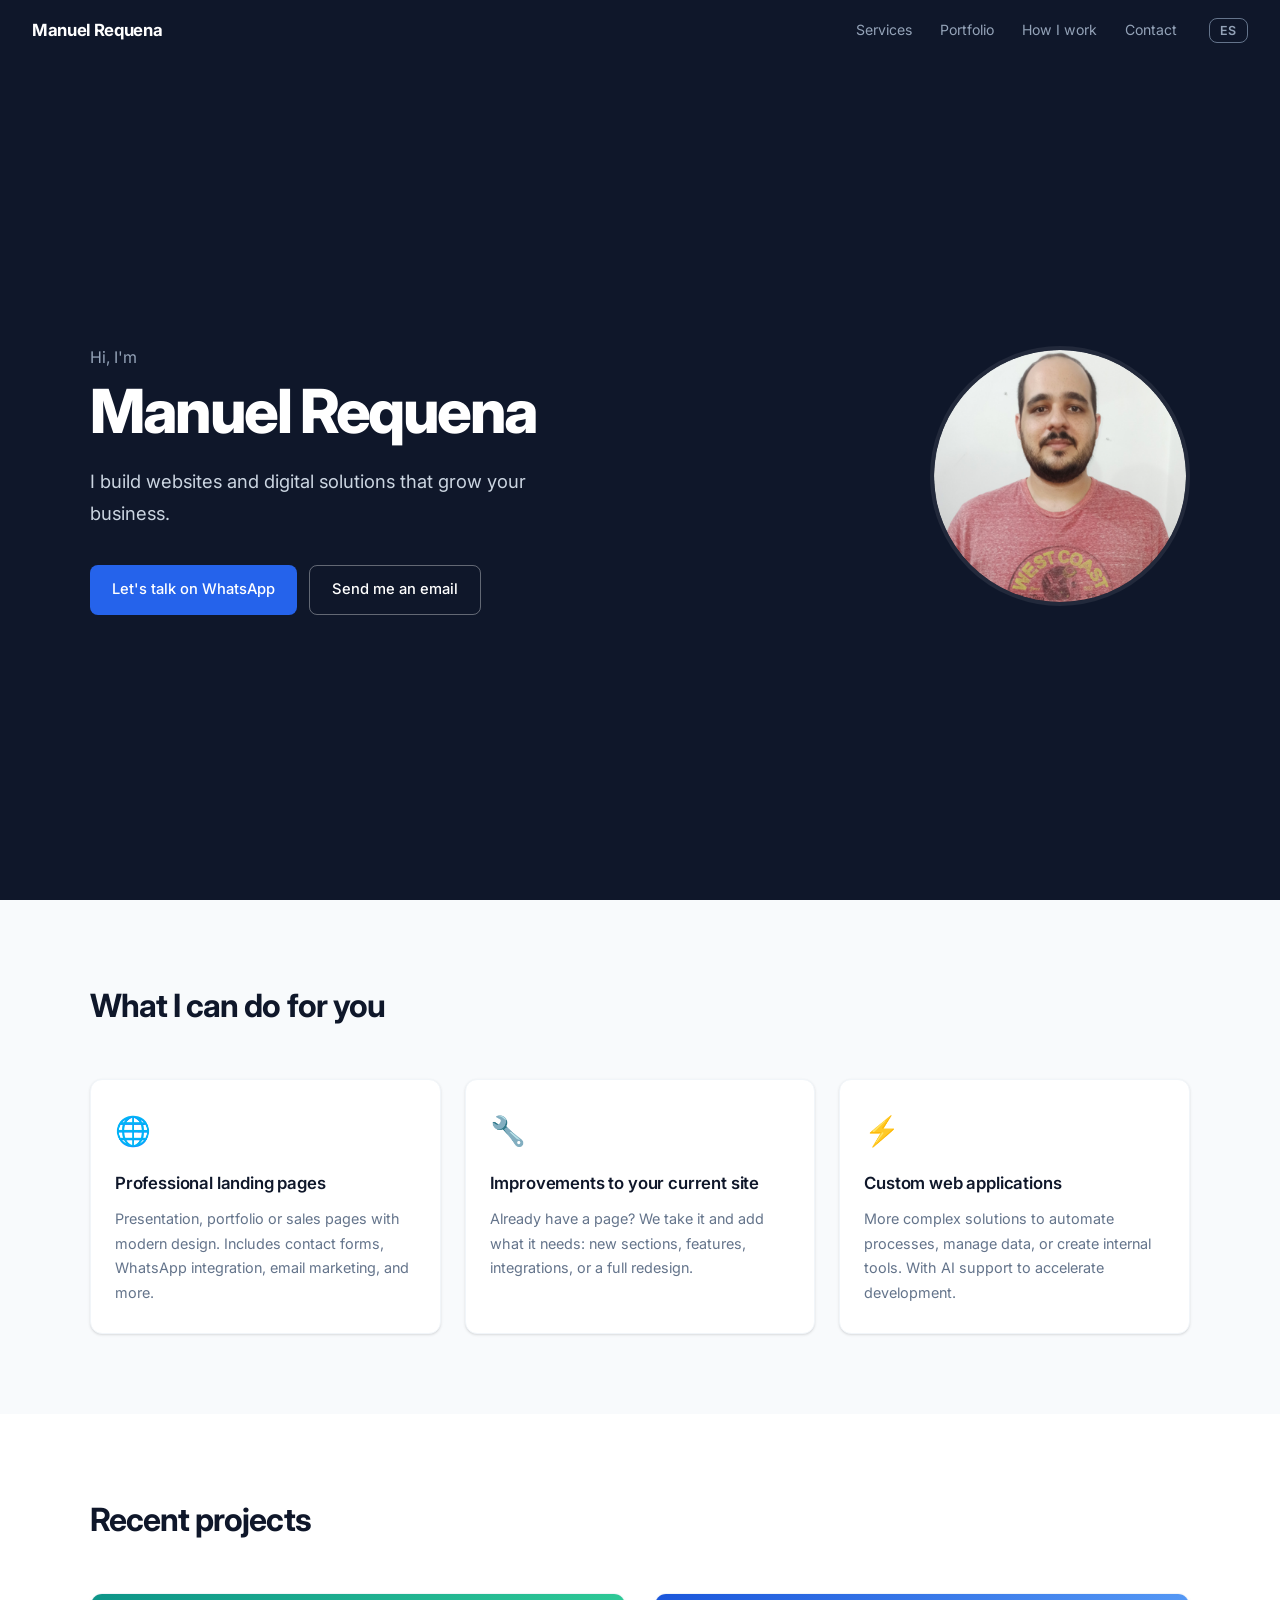
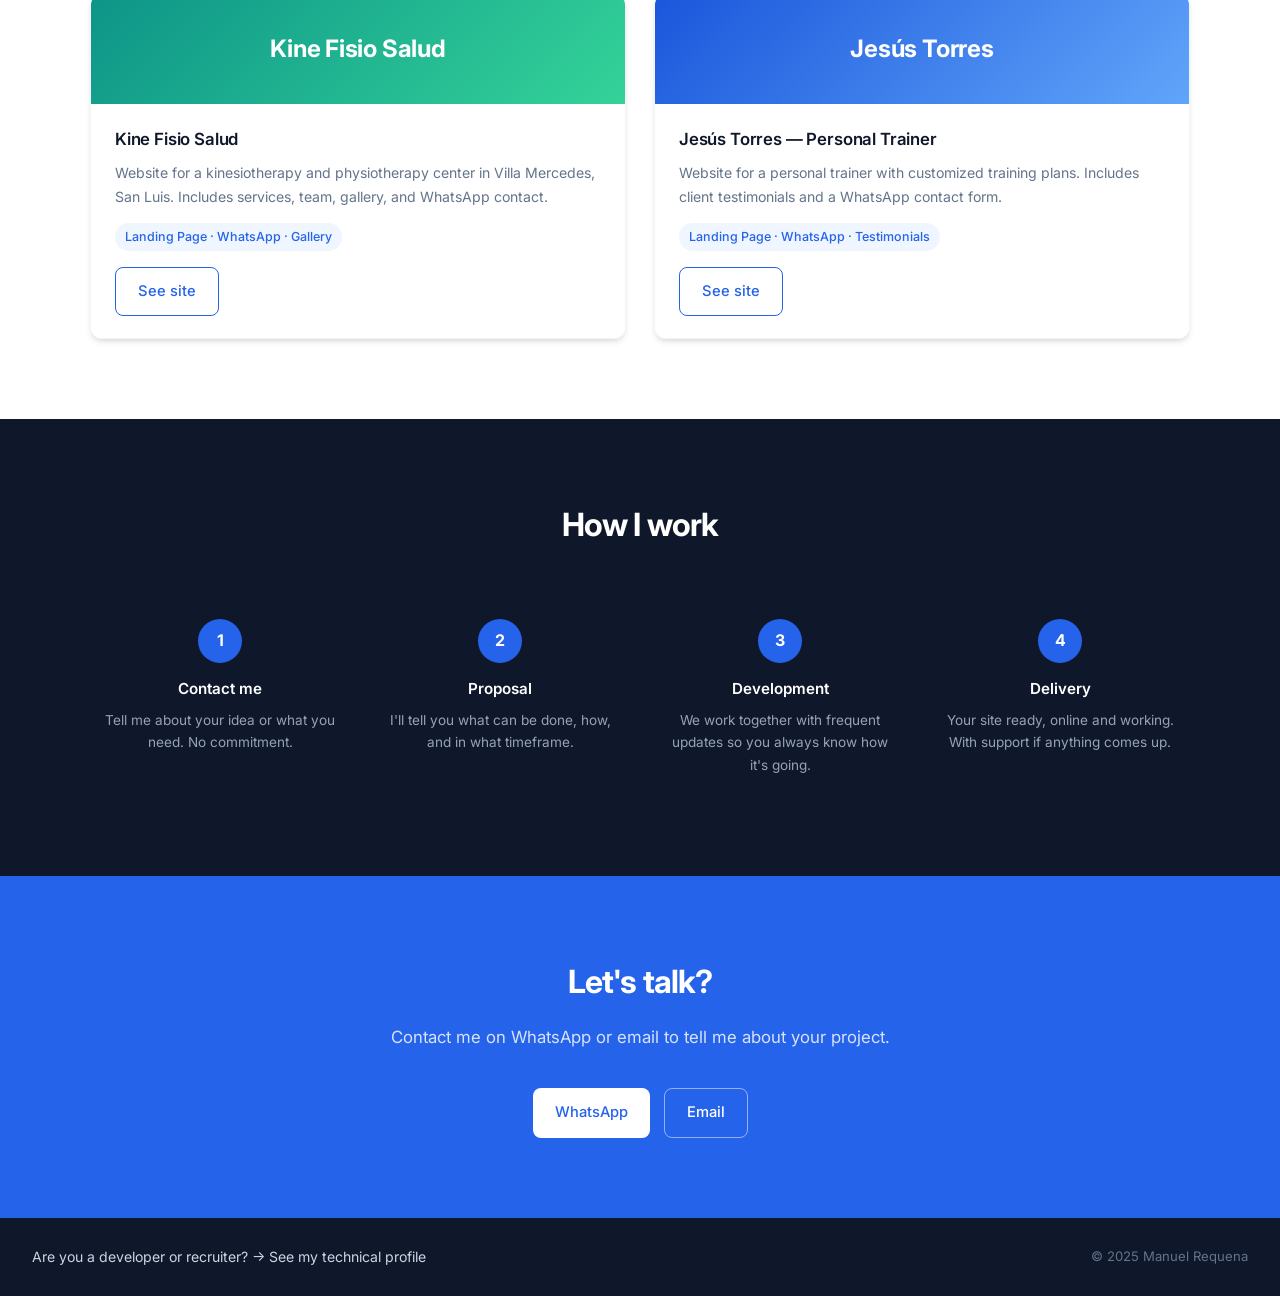
==== commit e399e3f2: "Rediseño completo: landing de servicios + página CV técnica - index.html: nueva landing para cliente" ====
--- a/index.html
+++ b/index.html
@@ -1,174 +1,264 @@
-<!DOCTYPE html>
-<html lang="en">
-
-<head>
-    <meta charset="UTF-8">
-    <meta http-equiv="X-UA-Compatible" content="IE=edge">
-    <meta name="viewport" content="width=device-width, initial-scale=1.0">
-    <link rel="icon" href="favicon.ico">
-    <title>Hola 👋</title>
-
-    <link rel="preconnect" href="https://fonts.googleapis.com">
-    <link rel="preconnect" href="https://fonts.gstatic.com" crossorigin>
-    <link href="https://fonts.googleapis.com/css2?family=Open+Sans:wght@500&display=swap" rel="stylesheet">
-    <link rel="stylesheet" href="css/styles.css">
-
-</head>
-
-<style>
-
-</style>
-
-<body>
-    <header>
-        <h3>✅ Manuel Requena</h3>
-    </header>
-    <section class="uno">
-        <div class="caja-central">
-            <div class="caja-cara">
-                <img class="cara" src="images/FotoCV.png" alt="Maxi Programa">
-            </div>
-            <div class="caja-presentacion">
-                <div>
-                    <h1>Hola 🚀</h1>
-                    <p class="presentacion">
-                        Cómo va? Mi nombre es Manu y estás viendo mi portfolio.
-                        Soy Backend Developer en tecnologías de Java, Spring Boot y SQL Server 2019
-                        con dos 3 años de experiencia en desarrollo.
-                        <br>
-                        Nivel de inglés avanzado C1.
-                    </p>
-                </div>
-            </div>
-        </div>
-    </section>
-    <section class="dos">
-        <h2>Sobre mí</h2>
-        <p>
-            Soy estudiante autodidacta de programación desde Enero 2021. Anteriormente cursé las carreras de Ing.
-            Biomédica e Ing. En Computación.
-            He realizado cursos como Diplomatura de Python 3 niveles en UTN.BA y la carrera de Java en EducacionIT.
-            También he aprobado cursos en Udemy sobre Java, Spring Boot, Docker y SQL Server 2019.
-            <br>
-            Actualmente estoy cursando la carrera de Tecnico Superior en Programacion en TECLAB.
-            <br>
-            Trabaje como Backend Developer con las tecnologías de Java, Spring Boot y SQL Server 2019 en
-            aplicaciones MES (Manufacturing Execution System) durante dos años. Luego me desempeñé como QA
-            creando test para unas aplicaciones y actualmente estoy trabajando como soporte L4 y Developer para
-            dos aplicaciones.
-        </p>
-        <h2>Aptitudes</h2>
-        <p>
-            Estas son algunas de las tecnologías de las que tengo conocimientos.
-        </p>
-        <div class="aptitudes">
-            <div class="tech-list-1">
-                <img src="https://www.docker.com/wp-content/uploads/2022/03/horizontal-logo-monochromatic-white.png"
-                    class="tech" id="docker" alt="docker">
-                <img src="images/java-logo.png" class="tech" id="java" alt="java">
-                <img src="images/microsoft-sql-server.png" class="tech" alt="">
-            </div>
-            <div class="tech-list-2">
-                <img src="images/spring-boot.png" class="tech" alt="spring-boot">
-                <img src="images/python-logo.png" class="tech" alt="python">
-                <img src="images/R-logo.png" class="tech" alt="r-logo">
-            </div>
-        </div>
-        <h2>Cursos realizados y Certifiaciones</h2>
-        <ul>
-            <li>Ingles EFSET 👉 <a href="https://cert.efset.org/LbgC6c" target="_blank">Ver</a></li>
-            <li>Guía complete de Docker y Kubernetes con Spring Boot 2022 👉 <a
-                    href="https://www.udemy.com/certificate/UC-2b7295e3-6555-43c2-ace5-188b2648d906/"
-                    target="_blank">Ver</a></li>
-            <li>SQL Server: Programacion Avanzada 2022 👉 <a
-                    href="https://www.udemy.com/certificate/UC-f481de14-7edf-40d8-a9d8-326c7f5b929c/"
-                    target="_blank">Ver</a></li>
-            <li>Master en SQL Server: Desde Cero a Nivel Profesional 👉 <a
-                    href="https://www.udemy.com/certificate/UC-8a65ebeb-6209-470f-a090-5ff157a4bc78/"
-                    target="_blank">Ver</a></li>
-            <li>Java Standard 11 Web Programming 👉 <a
-                    href="https://api.educacionit.com/pdf/certificados/Guillermo-Manuel-Requena-439185/53690"
-                    target="_blank">Ver</a></li>
-            <li>Java Web API 👉 <a
-                    href="https://api.educacionit.com/pdf/certificados/Guillermo-Manuel-Requena-439185/53693"
-                    target="_blank">Ver</a></li>
-            <li>Master Completo en Java de cero a experto 2022 (+127hrs) 👉 <a
-                    href="https://www.udemy.com/certificate/UC-0cee65b8-7a27-453c-816f-ed85968927a4/"
-                    target="_blank">Ver</a></li>
-            <li>Diplomatura en Python 👉 <a href="images/Certificados-1.png" target="_blank">Ver</a></li>
-        </ul>
-    </section>
-    <section class="tres">
-        <h2>Mis Proyectos</h2>
-        <div class="proyectos">
-            <div class="card">
-                <h3>Sistema</h3>
-                <img src="images/github.png" id="github-image" alt="curso-docker">
-                <p>
-                    Sistema de cursos y alumnos en Docker, Kubernetes, Java y Spring Boot.
-                </p>
-                <a href="https://github.com/GManuelRequena/curso-docker" target="_blank">Ver</a>
-            </div>
-            <div class="card">
-                <h3>Users Management System (Back)</h3>
-                <img src="images/github.png" id="github-image" alt="curso-docker">
-                <p>
-                    Backend for Users Management System (Java, Spring, JPA)
-                </p>
-                <a href="https://github.com/GManuelRequena/backend-usersapp" target="_blank">Ver</a>
-            </div>
-            <div class="card">
-                <h3>Users Management System (Front)</h3>
-                <img src="images/github.png" id="github-image" alt="curso-docker">
-                <p>
-                    Frontend for Users Management System (JS, React)
-                </p>
-                <a href="https://github.com/GManuelRequena/javascript-with-ajg/tree/main/6-users-app"
-                    target="_blank">Ver</a>
-            </div>
-            <div class="card">
-                <h3>Portfolio</h3>
-                <img src="images/github.png" id="github-image" alt="curso-docker">
-                <p>
-                    Mi portfolio.
-                </p>
-                <a href="https://github.com/GManuelRequena/portfolio" target="_blank">Ver</a>
-            </div>
-            <div class="card">
-                <h3>CV</h3>
-                <img src="images/github.png" id="github-image" alt="curso-docker">
-                <p>
-                    Mi CV.
-                </p>
-                <a href="resources/CV Guillermo Manuel Requena 2023.pdf" target="_blank">Ver</a>
-            </div>
-            <div class="card">
-                <h3>CV</h3>
-                <img src="images/github.png" id="github-image" alt="curso-docker">
-                <p>
-                    English CV.
-                </p>
-                <a href="resources/CV Guillermo Manuel Requena 2023 US .pdf" target="_blank">Ver</a>
-            </div>
-        </div>
-    </section>
-    <footer>
-        <h2>Contactame</h2>
-        <div class="contacto">
-            <a href="https://www.linkedin.com/in/GuillermoManuelRequena/" target="_blank">
-                <img src="https://cdn.worldvectorlogo.com/logos/linkedin-icon-2.svg" class="red-social" alt="">
-            </a>
-            <hr>
-            <a href="mailto:gmanuelrequena@gmail.com" target="_blank">
-                <img src="images/logo-gmail-9951.png" class="red-social" alt="">
-            </a>
-        </div>
-        <p style="padding-top: 30px; font-size: 13px;">Hecho con ayuda de <a href="https://maxiprograma.com"
-                target="_blank">Maxi
-                Programa</a></p>
-    </footer>
-    <script src="https://unpkg.com/sweetalert/dist/sweetalert.min.js"></script>
-    <script src="js/index.js"></script>
-</body>
-
-</html>+<!DOCTYPE html>
+<html lang="es">
+<head>
+  <meta charset="UTF-8">
+  <meta name="viewport" content="width=device-width, initial-scale=1.0">
+  <title>Manuel Requena — Desarrollo Web</title>
+  <meta name="description" content="Desarrollo sitios web y soluciones digitales para negocios. Landing pages, mejoras a sitios existentes y aplicaciones web a medida.">
+  <link rel="icon" href="favicon.ico">
+  <link rel="preconnect" href="https://fonts.googleapis.com">
+  <link rel="preconnect" href="https://fonts.gstatic.com" crossorigin>
+  <link href="https://fonts.googleapis.com/css2?family=Inter:wght@400;500;600;700;800&display=swap" rel="stylesheet">
+  <link rel="stylesheet" href="css/styles.css">
+</head>
+
+<body>
+
+  <!-- NAV -->
+  <nav class="nav">
+    <a href="index.html" class="nav-logo">Manuel Requena</a>
+    <div class="nav-right">
+      <ul class="nav-links" id="nav-links">
+        <li><a href="#servicios" data-i18n="nav_services">Servicios</a></li>
+        <li><a href="#portfolio" data-i18n="nav_portfolio">Portfolio</a></li>
+        <li><a href="#como-trabajo" data-i18n="nav_process">Cómo trabajo</a></li>
+        <li><a href="#contacto" data-i18n="nav_contact">Contacto</a></li>
+      </ul>
+      <button class="lang-toggle" id="lang-toggle">EN</button>
+      <button class="nav-hamburger" id="nav-hamburger" aria-label="Menú">
+        <span></span><span></span><span></span>
+      </button>
+    </div>
+  </nav>
+
+  <!-- HERO -->
+  <section class="hero">
+    <div class="hero-inner">
+      <div class="hero-text">
+        <p class="hero-greeting" data-i18n="hero_greeting">Hola, soy</p>
+        <h1 class="hero-name">Manuel Requena</h1>
+        <p class="hero-tagline" data-i18n="hero_tagline">
+          Creo sitios web y soluciones digitales que hacen crecer tu negocio.
+        </p>
+        <div class="hero-ctas">
+          <a href="https://wa.me/5492657234696" target="_blank" class="btn btn-primary" data-i18n="hero_cta_whatsapp">
+            Hablemos por WhatsApp
+          </a>
+          <a href="mailto:gmanuelrequena@gmail.com" class="btn btn-outline" data-i18n="hero_cta_email">
+            Enviarme un email
+          </a>
+        </div>
+      </div>
+      <div class="hero-photo">
+        <img src="images/FotoCV.png" alt="Manuel Requena">
+      </div>
+    </div>
+  </section>
+
+  <!-- SERVICES -->
+  <section class="section services" id="servicios">
+    <div class="section-inner">
+      <h2 class="section-title" data-i18n="services_title">Qué puedo hacer por vos</h2>
+      <div class="services-grid">
+        <div class="service-card">
+          <div class="service-icon">🌐</div>
+          <h3 class="service-title" data-i18n="services_1_title">Landing pages profesionales</h3>
+          <p class="service-desc" data-i18n="services_1_desc">
+            Sitios de presentación, portafolio o venta con diseño moderno. Incluyen formularios de contacto, integración con WhatsApp, email marketing y más.
+          </p>
+        </div>
+        <div class="service-card">
+          <div class="service-icon">🔧</div>
+          <h3 class="service-title" data-i18n="services_2_title">Mejoras a tu sitio actual</h3>
+          <p class="service-desc" data-i18n="services_2_desc">
+            ¿Ya tenés una página? La tomamos y le sumamos lo que le falta: nuevas secciones, funcionalidades, integraciones o rediseño completo.
+          </p>
+        </div>
+        <div class="service-card">
+          <div class="service-icon">⚡</div>
+          <h3 class="service-title" data-i18n="services_3_title">Aplicaciones web a medida</h3>
+          <p class="service-desc" data-i18n="services_3_desc">
+            Soluciones más complejas para automatizar procesos, gestionar datos o crear herramientas internas. Con apoyo de inteligencia artificial para acelerar el desarrollo.
+          </p>
+        </div>
+      </div>
+    </div>
+  </section>
+
+  <!-- PORTFOLIO -->
+  <section class="section" id="portfolio">
+    <div class="section-inner">
+      <h2 class="section-title" data-i18n="portfolio_title">Proyectos recientes</h2>
+      <div class="portfolio-grid">
+
+        <div class="portfolio-card">
+          <div class="portfolio-card-header teal">Kine Fisio Salud</div>
+          <div class="portfolio-card-body">
+            <h3 class="portfolio-card-title" data-i18n="portfolio_1_title">Kine Fisio Salud</h3>
+            <p class="portfolio-card-desc" data-i18n="portfolio_1_desc">
+              Sitio web para un centro de kinesiología y fisioterapia en Villa Mercedes, San Luis. Con sección de servicios, equipo, galería y contacto por WhatsApp.
+            </p>
+            <div class="portfolio-tags" data-i18n="portfolio_1_tags">Landing Page · WhatsApp · Galería</div>
+            <br>
+            <a href="https://kinefisiosalud.netlify.app/" target="_blank" class="btn btn-ghost" data-i18n="portfolio_see">Ver sitio</a>
+          </div>
+        </div>
+
+        <div class="portfolio-card">
+          <div class="portfolio-card-header blue">Jesús Torres</div>
+          <div class="portfolio-card-body">
+            <h3 class="portfolio-card-title" data-i18n="portfolio_2_title">Jesús Torres — Entrenador Personal</h3>
+            <p class="portfolio-card-desc" data-i18n="portfolio_2_desc">
+              Página para un entrenador personal con planes de entrenamiento personalizados. Incluye testimonios de clientes y formulario de contacto por WhatsApp.
+            </p>
+            <div class="portfolio-tags" data-i18n="portfolio_2_tags">Landing Page · WhatsApp · Testimonios</div>
+            <br>
+            <a href="https://entrenadorjesustorres.netlify.app/" target="_blank" class="btn btn-ghost" data-i18n="portfolio_see">Ver sitio</a>
+          </div>
+        </div>
+
+      </div>
+    </div>
+  </section>
+
+  <!-- PROCESS -->
+  <section class="section process" id="como-trabajo">
+    <div class="section-inner">
+      <h2 class="section-title centered" data-i18n="process_title">Cómo trabajo</h2>
+      <div class="process-steps">
+        <div class="process-step">
+          <div class="process-number">1</div>
+          <h3 class="process-step-title" data-i18n="process_1_title">Me contactás</h3>
+          <p class="process-step-desc" data-i18n="process_1_desc">Contame tu idea o lo que necesitás. Sin compromiso.</p>
+        </div>
+        <div class="process-step">
+          <div class="process-number">2</div>
+          <h3 class="process-step-title" data-i18n="process_2_title">Propuesta</h3>
+          <p class="process-step-desc" data-i18n="process_2_desc">Te cuento qué se puede hacer, cómo y en cuánto tiempo.</p>
+        </div>
+        <div class="process-step">
+          <div class="process-number">3</div>
+          <h3 class="process-step-title" data-i18n="process_3_title">Desarrollo</h3>
+          <p class="process-step-desc" data-i18n="process_3_desc">Trabajamos juntos, con actualizaciones frecuentes para que siempre sepas cómo va.</p>
+        </div>
+        <div class="process-step">
+          <div class="process-number">4</div>
+          <h3 class="process-step-title" data-i18n="process_4_title">Entrega</h3>
+          <p class="process-step-desc" data-i18n="process_4_desc">Tu sitio listo, online y funcionando. Con soporte si surge algo.</p>
+        </div>
+      </div>
+    </div>
+  </section>
+
+  <!-- CONTACT -->
+  <section class="section contact" id="contacto">
+    <div class="section-inner">
+      <h2 class="section-title centered" data-i18n="contact_title">¿Hablamos?</h2>
+      <p class="contact-subtitle" data-i18n="contact_subtitle">
+        Contactame por WhatsApp o email para contarme tu proyecto.
+      </p>
+      <div class="contact-buttons">
+        <a href="https://wa.me/5492657234696" target="_blank" class="btn btn-white" data-i18n="contact_whatsapp">
+          WhatsApp
+        </a>
+        <a href="mailto:gmanuelrequena@gmail.com" class="btn btn-white-outline" data-i18n="contact_email">
+          Email
+        </a>
+      </div>
+    </div>
+  </section>
+
+  <!-- FOOTER -->
+  <footer class="footer">
+    <a href="cv.html" class="footer-link" data-i18n="footer_cv">¿Sos developer o recruiter? → Ver mi perfil técnico</a>
+    <span class="footer-copy" data-i18n="footer_copy">© 2025 Manuel Requena</span>
+  </footer>
+
+  <script>
+    window.LANG = {
+      es: {
+        nav_services:     "Servicios",
+        nav_portfolio:    "Portfolio",
+        nav_process:      "Cómo trabajo",
+        nav_contact:      "Contacto",
+        hero_greeting:    "Hola, soy",
+        hero_tagline:     "Creo sitios web y soluciones digitales que hacen crecer tu negocio.",
+        hero_cta_whatsapp:"Hablemos por WhatsApp",
+        hero_cta_email:   "Enviarme un email",
+        services_title:   "Qué puedo hacer por vos",
+        services_1_title: "Landing pages profesionales",
+        services_1_desc:  "Sitios de presentación, portafolio o venta con diseño moderno. Incluyen formularios de contacto, integración con WhatsApp, email marketing y más.",
+        services_2_title: "Mejoras a tu sitio actual",
+        services_2_desc:  "¿Ya tenés una página? La tomamos y le sumamos lo que le falta: nuevas secciones, funcionalidades, integraciones o rediseño completo.",
+        services_3_title: "Aplicaciones web a medida",
+        services_3_desc:  "Soluciones más complejas para automatizar procesos, gestionar datos o crear herramientas internas. Con apoyo de inteligencia artificial para acelerar el desarrollo.",
+        portfolio_title:  "Proyectos recientes",
+        portfolio_1_title:"Kine Fisio Salud",
+        portfolio_1_desc: "Sitio web para un centro de kinesiología y fisioterapia en Villa Mercedes, San Luis. Con sección de servicios, equipo, galería y contacto por WhatsApp.",
+        portfolio_1_tags: "Landing Page · WhatsApp · Galería",
+        portfolio_2_title:"Jesús Torres — Entrenador Personal",
+        portfolio_2_desc: "Página para un entrenador personal con planes de entrenamiento personalizados. Incluye testimonios de clientes y formulario de contacto por WhatsApp.",
+        portfolio_2_tags: "Landing Page · WhatsApp · Testimonios",
+        portfolio_see:    "Ver sitio",
+        process_title:    "Cómo trabajo",
+        process_1_title:  "Me contactás",
+        process_1_desc:   "Contame tu idea o lo que necesitás. Sin compromiso.",
+        process_2_title:  "Propuesta",
+        process_2_desc:   "Te cuento qué se puede hacer, cómo y en cuánto tiempo.",
+        process_3_title:  "Desarrollo",
+        process_3_desc:   "Trabajamos juntos, con actualizaciones frecuentes para que siempre sepas cómo va.",
+        process_4_title:  "Entrega",
+        process_4_desc:   "Tu sitio listo, online y funcionando. Con soporte si surge algo.",
+        contact_title:    "¿Hablamos?",
+        contact_subtitle: "Contactame por WhatsApp o email para contarme tu proyecto.",
+        contact_whatsapp: "WhatsApp",
+        contact_email:    "Email",
+        footer_cv:        "¿Sos developer o recruiter? → Ver mi perfil técnico",
+        footer_copy:      "© 2025 Manuel Requena",
+      },
+      en: {
+        nav_services:     "Services",
+        nav_portfolio:    "Portfolio",
+        nav_process:      "How I work",
+        nav_contact:      "Contact",
+        hero_greeting:    "Hi, I'm",
+        hero_tagline:     "I build websites and digital solutions that grow your business.",
+        hero_cta_whatsapp:"Let's talk on WhatsApp",
+        hero_cta_email:   "Send me an email",
+        services_title:   "What I can do for you",
+        services_1_title: "Professional landing pages",
+        services_1_desc:  "Presentation, portfolio or sales pages with modern design. Includes contact forms, WhatsApp integration, email marketing, and more.",
+        services_2_title: "Improvements to your current site",
+        services_2_desc:  "Already have a page? We take it and add what it needs: new sections, features, integrations, or a full redesign.",
+        services_3_title: "Custom web applications",
+        services_3_desc:  "More complex solutions to automate processes, manage data, or create internal tools. With AI support to accelerate development.",
+        portfolio_title:  "Recent projects",
+        portfolio_1_title:"Kine Fisio Salud",
+        portfolio_1_desc: "Website for a kinesiotherapy and physiotherapy center in Villa Mercedes, San Luis. Includes services, team, gallery, and WhatsApp contact.",
+        portfolio_1_tags: "Landing Page · WhatsApp · Gallery",
+        portfolio_2_title:"Jesús Torres — Personal Trainer",
+        portfolio_2_desc: "Website for a personal trainer with customized training plans. Includes client testimonials and a WhatsApp contact form.",
+        portfolio_2_tags: "Landing Page · WhatsApp · Testimonials",
+        portfolio_see:    "See site",
+        process_title:    "How I work",
+        process_1_title:  "Contact me",
+        process_1_desc:   "Tell me about your idea or what you need. No commitment.",
+        process_2_title:  "Proposal",
+        process_2_desc:   "I'll tell you what can be done, how, and in what timeframe.",
+        process_3_title:  "Development",
+        process_3_desc:   "We work together with frequent updates so you always know how it's going.",
+        process_4_title:  "Delivery",
+        process_4_desc:   "Your site ready, online and working. With support if anything comes up.",
+        contact_title:    "Let's talk?",
+        contact_subtitle: "Contact me on WhatsApp or email to tell me about your project.",
+        contact_whatsapp: "WhatsApp",
+        contact_email:    "Email",
+        footer_cv:        "Are you a developer or recruiter? → See my technical profile",
+        footer_copy:      "© 2025 Manuel Requena",
+      }
+    };
+  </script>
+  <script src="js/i18n.js"></script>
+
+</body>
+</html>
--- a/css/styles.css
+++ b/css/styles.css
@@ -1,209 +1,763 @@
-body{
-    margin: 0;
-    font-family: 'Open Sans', sans-serif;
-    overflow-x: hidden;
-
-}
-header{
-    height: 65px;
-    /* background-color: #7b1fa2; */
-    background-color: #11558A;
-    /* background-image: linear-gradient(#791586, #000023); */
-    /* background-image: linear-gradient(#192150, #1C4693); */
-    color: white;
-    display: flex;
-    align-items: center;
-    padding-left: 25px;
-    font-size: 27px;
-}
-.cara{
-    border-radius: 500px;
-    height: 200px;
-}
-.uno{
-    width: 100%;
-    display: flex;
-    flex-direction: row;
-    justify-content: center;
-    height: calc(100vh - 65px);
-    /* background-color: #303030; */
-    color: white;
-    background-image: url("../images/background-about-me-2.png");
-    /* padding-top: 10%; */
-}
-.caja-central{
-    margin-top: 10%;
-    width: 50%;
-    display: flex;
-    flex-direction: row;
-    border-radius: 20px;
-    overflow: hidden;
-    height: 50%;
-}
-.caja-cara{
-    display: flex;
-    justify-content: center;
-    align-items: center;
-    width: 40%;
-    /* background-color: #424242; */
-    background-color: #11558A;
-}
-.caja-presentacion{
-    display: flex;
-    justify-content: center;
-    align-items: center;
-    width: 60%;
-    background-color: #F2F2F2;
-    color: #303030;
-    padding: 10px;
-}
-
-.dos{
-    background-color: #F2F2F2;
-    height: 900px;
-    display: flex;
+/* ============================================
+   Manuel Requena — Personal Site
+   styles.css
+   ============================================ */
+
+*, *::before, *::after {
+  box-sizing: border-box;
+  margin: 0;
+  padding: 0;
+}
+
+:root {
+  --dark:         #0f172a;
+  --dark-2:       #1e293b;
+  --primary:      #2563eb;
+  --primary-h:    #1d4ed8;
+  --primary-light:#eff6ff;
+  --gray-50:      #f8fafc;
+  --gray-100:     #f1f5f9;
+  --gray-300:     #cbd5e1;
+  --gray-400:     #94a3b8;
+  --gray-500:     #64748b;
+  --gray-700:     #334155;
+  --white:        #ffffff;
+  --radius-sm:    8px;
+  --radius:       12px;
+  --shadow:       0 1px 3px 0 rgb(0 0 0 / .1), 0 1px 2px -1px rgb(0 0 0 / .1);
+  --shadow-md:    0 4px 6px -1px rgb(0 0 0 / .1), 0 2px 4px -2px rgb(0 0 0 / .1);
+  --shadow-lg:    0 10px 15px -3px rgb(0 0 0 / .1), 0 4px 6px -4px rgb(0 0 0 / .1);
+}
+
+body {
+  font-family: 'Inter', sans-serif;
+  color: var(--dark-2);
+  background: var(--white);
+  line-height: 1.6;
+  overflow-x: hidden;
+}
+
+/* ==================== NAV ==================== */
+.nav {
+  position: sticky;
+  top: 0;
+  z-index: 100;
+  background: var(--dark);
+  display: flex;
+  align-items: center;
+  justify-content: space-between;
+  padding: 0 2rem;
+  height: 60px;
+}
+
+.nav-logo {
+  color: var(--white);
+  font-weight: 700;
+  font-size: 1.05rem;
+  text-decoration: none;
+  letter-spacing: -0.02em;
+  flex-shrink: 0;
+}
+
+.nav-right {
+  display: flex;
+  align-items: center;
+  gap: 2rem;
+}
+
+.nav-links {
+  display: flex;
+  align-items: center;
+  gap: 1.75rem;
+  list-style: none;
+}
+
+.nav-links a {
+  color: var(--gray-400);
+  text-decoration: none;
+  font-size: 0.88rem;
+  transition: color .2s;
+}
+
+.nav-links a:hover { color: var(--white); }
+
+.lang-toggle {
+  background: transparent;
+  border: 1px solid var(--gray-500);
+  color: var(--gray-400);
+  padding: 4px 10px;
+  border-radius: var(--radius-sm);
+  cursor: pointer;
+  font-size: 0.78rem;
+  font-family: inherit;
+  font-weight: 600;
+  letter-spacing: 0.05em;
+  transition: border-color .2s, color .2s;
+}
+
+.lang-toggle:hover {
+  border-color: var(--white);
+  color: var(--white);
+}
+
+.nav-hamburger {
+  display: none;
+  background: none;
+  border: none;
+  cursor: pointer;
+  flex-direction: column;
+  gap: 5px;
+  padding: 4px;
+}
+
+.nav-hamburger span {
+  display: block;
+  width: 22px;
+  height: 2px;
+  background: var(--white);
+  border-radius: 2px;
+}
+
+/* ==================== BUTTONS ==================== */
+.btn {
+  display: inline-flex;
+  align-items: center;
+  gap: 8px;
+  padding: 12px 22px;
+  border-radius: var(--radius-sm);
+  font-size: 0.92rem;
+  font-family: inherit;
+  font-weight: 500;
+  text-decoration: none;
+  cursor: pointer;
+  border: none;
+  transition: background .2s, transform .15s, box-shadow .15s;
+}
+
+.btn-primary {
+  background: var(--primary);
+  color: var(--white);
+}
+
+.btn-primary:hover {
+  background: var(--primary-h);
+  transform: translateY(-1px);
+  box-shadow: var(--shadow-md);
+}
+
+.btn-outline {
+  background: transparent;
+  color: var(--white);
+  border: 1px solid rgba(255,255,255,0.35);
+}
+
+.btn-outline:hover { background: rgba(255,255,255,0.08); }
+
+.btn-ghost {
+  background: transparent;
+  color: var(--primary);
+  border: 1px solid var(--primary);
+}
+
+.btn-ghost:hover {
+  background: var(--primary);
+  color: var(--white);
+}
+
+.btn-white {
+  background: var(--white);
+  color: var(--primary);
+}
+
+.btn-white:hover {
+  transform: translateY(-1px);
+  box-shadow: var(--shadow-md);
+}
+
+.btn-white-outline {
+  background: transparent;
+  color: var(--white);
+  border: 1px solid rgba(255,255,255,0.5);
+}
+
+.btn-white-outline:hover { background: rgba(255,255,255,0.1); }
+
+/* ==================== SECTION ==================== */
+.section {
+  padding: 80px 2rem;
+}
+
+.section-inner {
+  max-width: 1100px;
+  margin: 0 auto;
+}
+
+.section-title {
+  font-size: clamp(1.6rem, 3vw, 2rem);
+  font-weight: 700;
+  color: var(--dark);
+  margin-bottom: 48px;
+  letter-spacing: -0.03em;
+}
+
+.section-title.centered { text-align: center; }
+
+/* ==================== HERO (INDEX) ==================== */
+.hero {
+  background: var(--dark);
+  color: var(--white);
+  min-height: calc(100vh - 60px);
+  display: flex;
+  align-items: center;
+  padding: 60px 2rem;
+}
+
+.hero-inner {
+  max-width: 1100px;
+  margin: 0 auto;
+  display: flex;
+  align-items: center;
+  gap: 60px;
+  width: 100%;
+}
+
+.hero-text { flex: 1; }
+
+.hero-greeting {
+  font-size: 1rem;
+  color: var(--gray-400);
+  margin-bottom: 8px;
+}
+
+.hero-name {
+  font-size: clamp(2.4rem, 5vw, 3.8rem);
+  font-weight: 800;
+  letter-spacing: -0.04em;
+  line-height: 1.08;
+  margin-bottom: 20px;
+}
+
+.hero-tagline {
+  font-size: 1.15rem;
+  color: var(--gray-300);
+  max-width: 500px;
+  margin-bottom: 36px;
+  line-height: 1.75;
+}
+
+.hero-ctas {
+  display: flex;
+  gap: 12px;
+  flex-wrap: wrap;
+}
+
+.hero-photo img {
+  width: 260px;
+  height: 260px;
+  border-radius: 50%;
+  object-fit: cover;
+  object-position: center top;
+  border: 4px solid rgba(255,255,255,0.08);
+  flex-shrink: 0;
+}
+
+/* ==================== SERVICES ==================== */
+.services { background: var(--gray-50); }
+
+.services-grid {
+  display: grid;
+  grid-template-columns: repeat(3, 1fr);
+  gap: 24px;
+}
+
+.service-card {
+  background: var(--white);
+  border-radius: var(--radius);
+  padding: 28px 24px;
+  box-shadow: var(--shadow);
+  transition: box-shadow .2s, transform .2s;
+  border: 1px solid var(--gray-100);
+}
+
+.service-card:hover {
+  box-shadow: var(--shadow-lg);
+  transform: translateY(-3px);
+}
+
+.service-icon {
+  font-size: 1.8rem;
+  margin-bottom: 16px;
+}
+
+.service-title {
+  font-size: 1.05rem;
+  font-weight: 600;
+  margin-bottom: 10px;
+  color: var(--dark);
+  letter-spacing: -0.01em;
+}
+
+.service-desc {
+  color: var(--gray-500);
+  font-size: 0.9rem;
+  line-height: 1.7;
+}
+
+/* ==================== PORTFOLIO ==================== */
+.portfolio-grid {
+  display: grid;
+  grid-template-columns: repeat(2, 1fr);
+  gap: 28px;
+}
+
+.portfolio-card {
+  border-radius: var(--radius);
+  overflow: hidden;
+  box-shadow: var(--shadow-md);
+  border: 1px solid var(--gray-100);
+  transition: box-shadow .2s, transform .2s;
+}
+
+.portfolio-card:hover {
+  box-shadow: var(--shadow-lg);
+  transform: translateY(-3px);
+}
+
+.portfolio-card-header {
+  height: 110px;
+  display: flex;
+  align-items: center;
+  justify-content: center;
+  font-size: 1.5rem;
+  font-weight: 700;
+  color: var(--white);
+  letter-spacing: -0.01em;
+}
+
+.portfolio-card-header.blue {
+  background: linear-gradient(135deg, #1a56db, #60a5fa);
+}
+
+.portfolio-card-header.teal {
+  background: linear-gradient(135deg, #0d9488, #34d399);
+}
+
+.portfolio-card-body {
+  padding: 22px 24px;
+  background: var(--white);
+}
+
+.portfolio-card-title {
+  font-size: 1.05rem;
+  font-weight: 600;
+  color: var(--dark);
+  margin-bottom: 8px;
+  letter-spacing: -0.01em;
+}
+
+.portfolio-card-desc {
+  color: var(--gray-500);
+  font-size: 0.88rem;
+  line-height: 1.7;
+  margin-bottom: 14px;
+}
+
+.portfolio-tags {
+  font-size: 0.78rem;
+  font-weight: 500;
+  color: var(--primary);
+  background: var(--primary-light);
+  display: inline-block;
+  padding: 4px 10px;
+  border-radius: 20px;
+  margin-bottom: 16px;
+}
+
+/* ==================== PROCESS ==================== */
+.process {
+  background: var(--dark);
+  color: var(--white);
+}
+
+.process .section-title { color: var(--white); }
+
+.process-steps {
+  display: grid;
+  grid-template-columns: repeat(4, 1fr);
+  gap: 20px;
+}
+
+.process-step {
+  text-align: center;
+  padding: 20px 12px;
+}
+
+.process-number {
+  width: 44px;
+  height: 44px;
+  background: var(--primary);
+  border-radius: 50%;
+  display: flex;
+  align-items: center;
+  justify-content: center;
+  font-weight: 700;
+  font-size: 1rem;
+  margin: 0 auto 14px;
+}
+
+.process-step-title {
+  font-size: 0.95rem;
+  font-weight: 600;
+  margin-bottom: 8px;
+}
+
+.process-step-desc {
+  font-size: 0.85rem;
+  color: var(--gray-400);
+  line-height: 1.65;
+}
+
+/* ==================== CONTACT ==================== */
+.contact {
+  background: var(--primary);
+  color: var(--white);
+  text-align: center;
+}
+
+.contact .section-title { color: var(--white); }
+
+.contact-subtitle {
+  color: rgba(255,255,255,0.82);
+  font-size: 1.05rem;
+  margin-top: -32px;
+  margin-bottom: 36px;
+  line-height: 1.7;
+}
+
+.contact-buttons {
+  display: flex;
+  gap: 14px;
+  justify-content: center;
+  flex-wrap: wrap;
+}
+
+/* ==================== FOOTER ==================== */
+.footer {
+  background: var(--dark);
+  color: var(--gray-500);
+  padding: 28px 2rem;
+  display: flex;
+  align-items: center;
+  justify-content: space-between;
+}
+
+.footer-link {
+  color: var(--gray-300);
+  text-decoration: none;
+  font-size: 0.88rem;
+  transition: color .2s;
+}
+
+.footer-link:hover { color: var(--white); }
+
+.footer-copy { font-size: 0.82rem; }
+
+/* ==================== CV HERO ==================== */
+.cv-hero {
+  background: var(--dark);
+  color: var(--white);
+  padding: 64px 2rem 56px;
+}
+
+.cv-hero-inner {
+  max-width: 900px;
+  margin: 0 auto;
+  display: flex;
+  align-items: center;
+  gap: 48px;
+}
+
+.cv-hero-photo img {
+  width: 150px;
+  height: 150px;
+  border-radius: 50%;
+  object-fit: cover;
+  object-position: center top;
+  border: 3px solid rgba(255,255,255,0.12);
+  flex-shrink: 0;
+}
+
+.cv-hero-text { flex: 1; }
+
+.cv-hero-label {
+  font-size: 0.82rem;
+  text-transform: uppercase;
+  letter-spacing: 0.1em;
+  color: var(--gray-400);
+  margin-bottom: 8px;
+}
+
+.cv-hero-name {
+  font-size: clamp(1.8rem, 3.5vw, 2.6rem);
+  font-weight: 800;
+  letter-spacing: -0.03em;
+  line-height: 1.1;
+  margin-bottom: 6px;
+}
+
+.cv-hero-company {
+  font-size: 0.95rem;
+  color: #60a5fa;
+  margin-bottom: 16px;
+  font-weight: 500;
+}
+
+.cv-hero-tagline {
+  color: var(--gray-300);
+  font-size: 0.92rem;
+  line-height: 1.75;
+  margin-bottom: 20px;
+  max-width: 460px;
+}
+
+.cv-hero-stack {
+  display: flex;
+  flex-wrap: wrap;
+  gap: 8px;
+  margin-bottom: 22px;
+}
+
+.stack-badge {
+  background: rgba(255,255,255,0.07);
+  color: var(--gray-300);
+  padding: 4px 11px;
+  border-radius: 20px;
+  font-size: 0.78rem;
+  border: 1px solid rgba(255,255,255,0.1);
+}
+
+.cv-hero-links {
+  display: flex;
+  gap: 10px;
+  flex-wrap: wrap;
+}
+
+/* ==================== CV SECTIONS ==================== */
+.cv-section {
+  padding: 72px 2rem;
+}
+
+.cv-section-inner {
+  max-width: 900px;
+  margin: 0 auto;
+}
+
+.cv-section-alt { background: var(--gray-50); }
+
+/* ==================== TIMELINE ==================== */
+.timeline {
+  position: relative;
+  padding-left: 20px;
+}
+
+.timeline::before {
+  content: '';
+  position: absolute;
+  left: 0;
+  top: 8px;
+  bottom: 0;
+  width: 2px;
+  background: var(--gray-100);
+}
+
+.timeline-item {
+  position: relative;
+  padding-bottom: 36px;
+  padding-left: 28px;
+}
+
+.timeline-item:last-child { padding-bottom: 0; }
+
+.timeline-item::before {
+  content: '';
+  position: absolute;
+  left: -25px;
+  top: 7px;
+  width: 10px;
+  height: 10px;
+  border-radius: 50%;
+  background: var(--primary);
+  border: 2px solid var(--white);
+  box-shadow: 0 0 0 2px var(--primary);
+}
+
+.timeline-company {
+  font-weight: 700;
+  font-size: 1rem;
+  color: var(--dark);
+  letter-spacing: -0.01em;
+}
+
+.timeline-role {
+  font-size: 0.9rem;
+  color: var(--primary);
+  font-weight: 500;
+  margin-top: 2px;
+}
+
+.timeline-date {
+  font-size: 0.82rem;
+  color: var(--gray-400);
+  margin-top: 3px;
+  margin-bottom: 8px;
+}
+
+.timeline-desc {
+  font-size: 0.88rem;
+  color: var(--gray-700);
+  line-height: 1.7;
+}
+
+/* ==================== SKILLS ==================== */
+.skills-groups {
+  display: grid;
+  grid-template-columns: repeat(2, 1fr);
+  gap: 32px 40px;
+}
+
+.skills-group-title {
+  font-size: 0.78rem;
+  font-weight: 600;
+  text-transform: uppercase;
+  letter-spacing: 0.09em;
+  color: var(--gray-400);
+  margin-bottom: 12px;
+}
+
+.skills-tags {
+  display: flex;
+  flex-wrap: wrap;
+  gap: 8px;
+}
+
+.skill-tag {
+  background: var(--white);
+  border: 1px solid var(--gray-300);
+  color: var(--gray-700);
+  padding: 5px 13px;
+  border-radius: 20px;
+  font-size: 0.82rem;
+  font-weight: 500;
+}
+
+/* ==================== EDUCATION ==================== */
+.edu-list {
+  display: flex;
+  flex-direction: column;
+  gap: 16px;
+}
+
+.edu-item {
+  display: flex;
+  align-items: flex-start;
+  gap: 14px;
+  padding: 18px 20px;
+  background: var(--gray-50);
+  border-radius: var(--radius);
+  border-left: 3px solid var(--primary);
+}
+
+.edu-icon {
+  font-size: 1.25rem;
+  flex-shrink: 0;
+  margin-top: 2px;
+}
+
+.edu-school {
+  font-weight: 600;
+  color: var(--dark);
+  font-size: 0.92rem;
+  letter-spacing: -0.01em;
+}
+
+.edu-degree {
+  color: var(--gray-500);
+  font-size: 0.85rem;
+  margin-top: 2px;
+}
+
+.edu-date {
+  color: var(--gray-400);
+  font-size: 0.8rem;
+  margin-top: 2px;
+}
+
+/* ==================== RESPONSIVE ==================== */
+@media (max-width: 900px) {
+  .hero-inner {
+    flex-direction: column-reverse;
+    text-align: center;
+    gap: 32px;
+  }
+
+  .hero-tagline { margin: 0 auto 36px; }
+  .hero-ctas { justify-content: center; }
+
+  .hero-photo img {
+    width: 180px;
+    height: 180px;
+  }
+
+  .services-grid { grid-template-columns: 1fr; }
+  .portfolio-grid { grid-template-columns: 1fr; }
+
+  .process-steps { grid-template-columns: repeat(2, 1fr); }
+
+  .footer {
     flex-direction: column;
-    justify-content: center;
-    align-items: center;
-    color: #303030;
-    padding-left: 20%;
-    padding-right: 20%;
-}
-.aptitudes{
-    width: 50%;
-}
-.tech-list-1{
-    display: grid;
-    grid-template-columns: auto auto auto;
-    justify-content: space-between;
-    padding-top: 10px;
-}
-
-.tech-list-2{
-    display: grid;
-    grid-template-columns: auto auto auto;
-    justify-content: space-between;
-    padding-top: 10px;
-}
-
-.tech{
-    height: 90px;
-}
-
-#java{
-    height: 125px;
-
-}
-
-#docker{
-    height: 60px;
-}
-
-.tres{
-    background-color: #303030;
-    height: 527px;
-    display: flex;
-    justify-content: flex-start;
+    gap: 12px;
+    text-align: center;
+  }
+
+  .cv-hero-inner {
     flex-direction: column;
-    align-items: center;
-    color: #F2F2F2;
-    background-image: url("../images/background-proyects.png");
-    background-repeat: no-repeat;
-    background-size: 100% auto;
-}
-.proyectos{
-    width: 60%;
-    display: flex;
-    justify-content: space-between;
-    /* justify-content: center; */
-}
-.card{
     text-align: center;
-    width: 30%;
-    /* border: solid #F2F2F2 1px; */
-    border: solid #000 1px;
-    border-radius: 10px;
-    padding: 10px;
-    /* background-color: #303030; */
-    background-color: #F2F2F2;
-    color: #000;
-}
-.card img{
-    width: 100%;
-}
-.card a, footer a {
-    color: black;
-}
-
-.red-social{
-    height: 60px;
-    background-color: #F2F2F2;
-    border-radius: 10px;
-}
-
-footer{
-    /* background-color: #424242; */
-    background-color: #F2F2F2;
-    display: flex;
+  }
+
+  .cv-hero-stack,
+  .cv-hero-links { justify-content: center; }
+
+  .cv-hero-tagline {
+    margin-left: auto;
+    margin-right: auto;
+  }
+
+  .skills-groups { grid-template-columns: 1fr; }
+
+  .nav-links {
+    display: none;
+    position: absolute;
+    top: 60px;
+    left: 0;
+    right: 0;
+    background: var(--dark);
     flex-direction: column;
-    justify-content: flex-start;
-    align-items: center;
-    color: black;
-    height: 225px;
-}
-.contacto{
-    width: 20%;
-    display: flex;
-    justify-content: center;
-}
-
-@media (max-width: 1000px) {
-    .caja-central{
-        width: 90%;
-        height: 70%;
-        flex-direction: column;
-    }
-    .caja-cara{
-        width: 100%;
-        height: 50%;
-    }
-    .caja-presentacion{
-        width: 100%;
-        height: 50%;
-        align-items: flex-start;
-    }
-    .aptitudes{
-        width: auto;
-    }
-    .dos{
-        height: auto;
-        padding: 0 10px 10px 10px;
-
-    }
-    .tres{
-        height: auto;
-    }
-    .proyectos{
-        flex-direction: column;
-        width: 100%;
-        align-items: center;
-        justify-content: space-between;
-        padding-bottom: 20px;
-    }
-    .card{
-        width: 80%;
-        margin-top: 20px;
-    }
-    .red-social{
-        margin: 0 10px 0 10px;
-    }
-}
-
-#github-image {
-    height: 136.33px;
-    width: 150px;
-}
-
-.alert {
-    color: #000;
-}+    align-items: flex-start;
+    padding: 16px 2rem 20px;
+    gap: 16px;
+    border-top: 1px solid rgba(255,255,255,0.06);
+  }
+
+  .nav-links.open { display: flex; }
+  .nav-hamburger { display: flex; }
+}
+
+@media (max-width: 600px) {
+  .section { padding: 60px 1.25rem; }
+  .cv-section { padding: 56px 1.25rem; }
+  .section-title { font-size: 1.5rem; }
+  .process-steps { grid-template-columns: 1fr; }
+
+  .hero { padding: 48px 1.25rem; }
+  .cv-hero { padding: 48px 1.25rem; }
+}
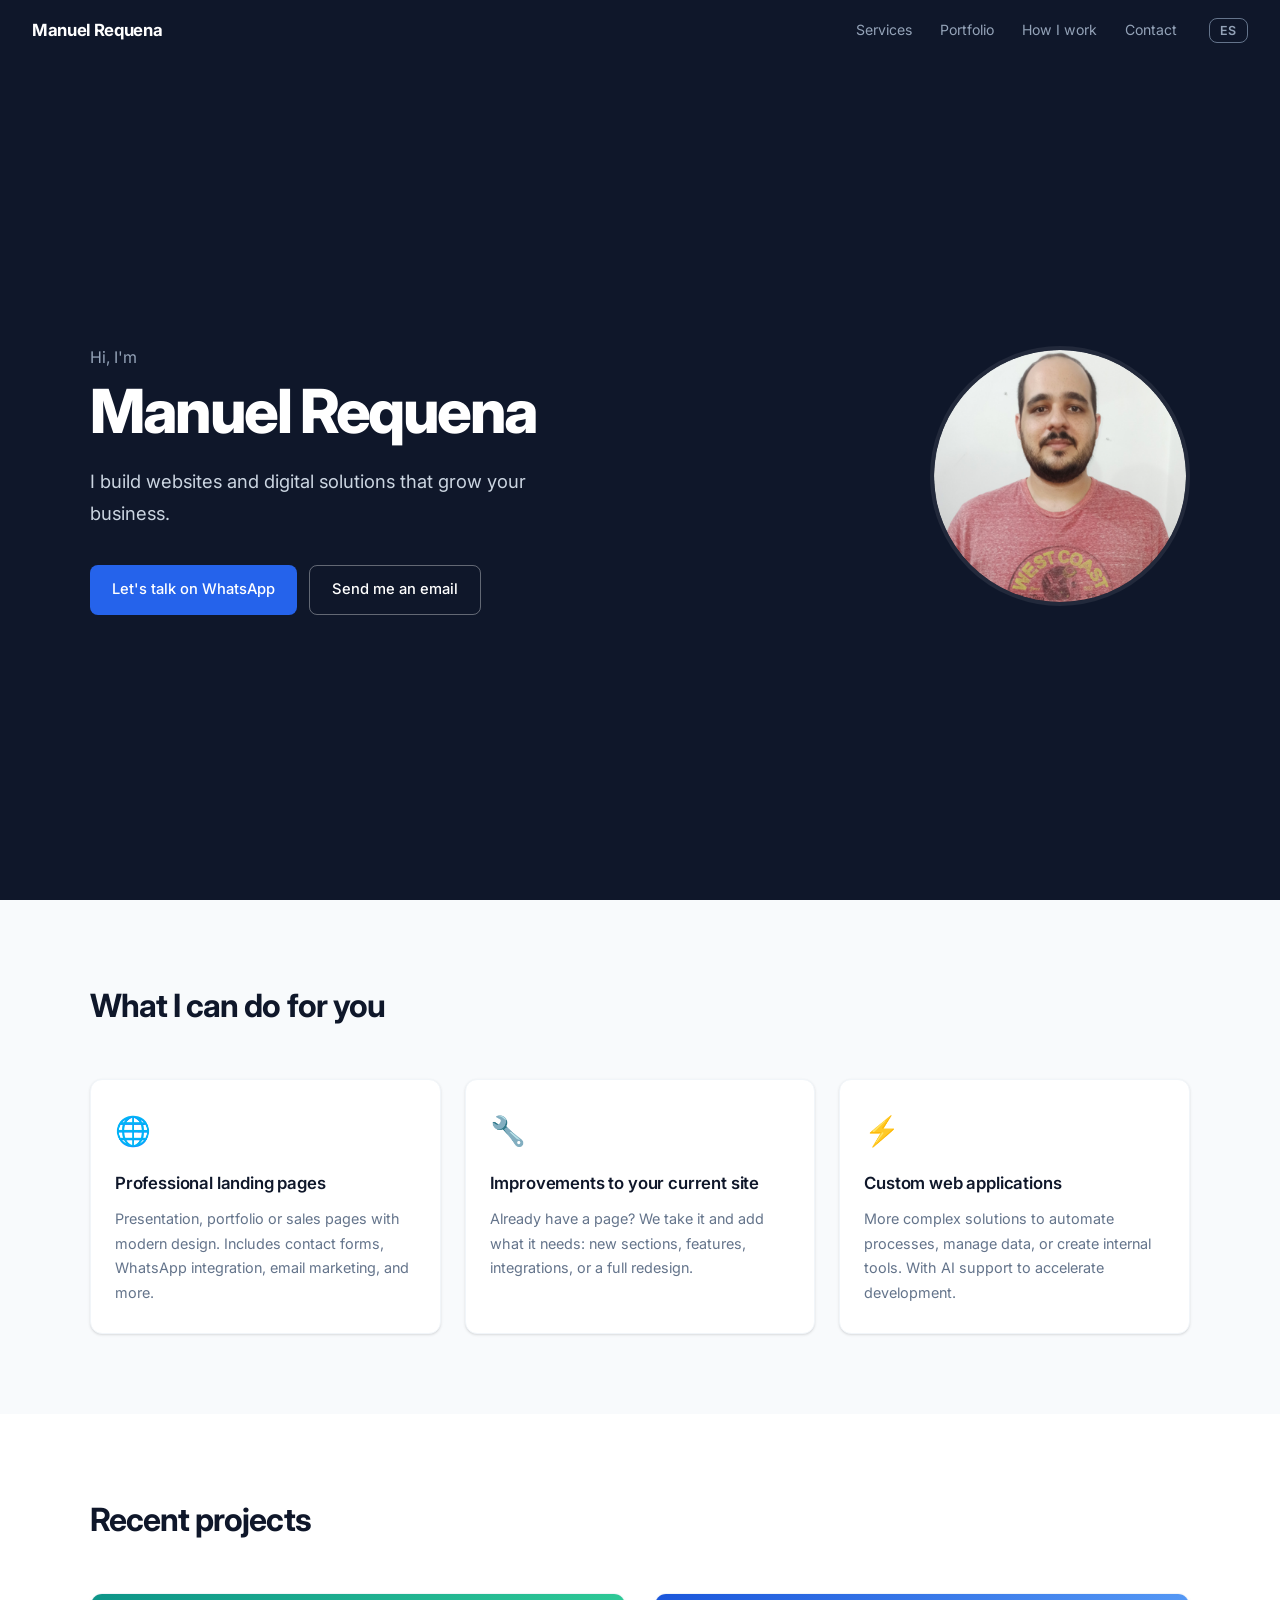
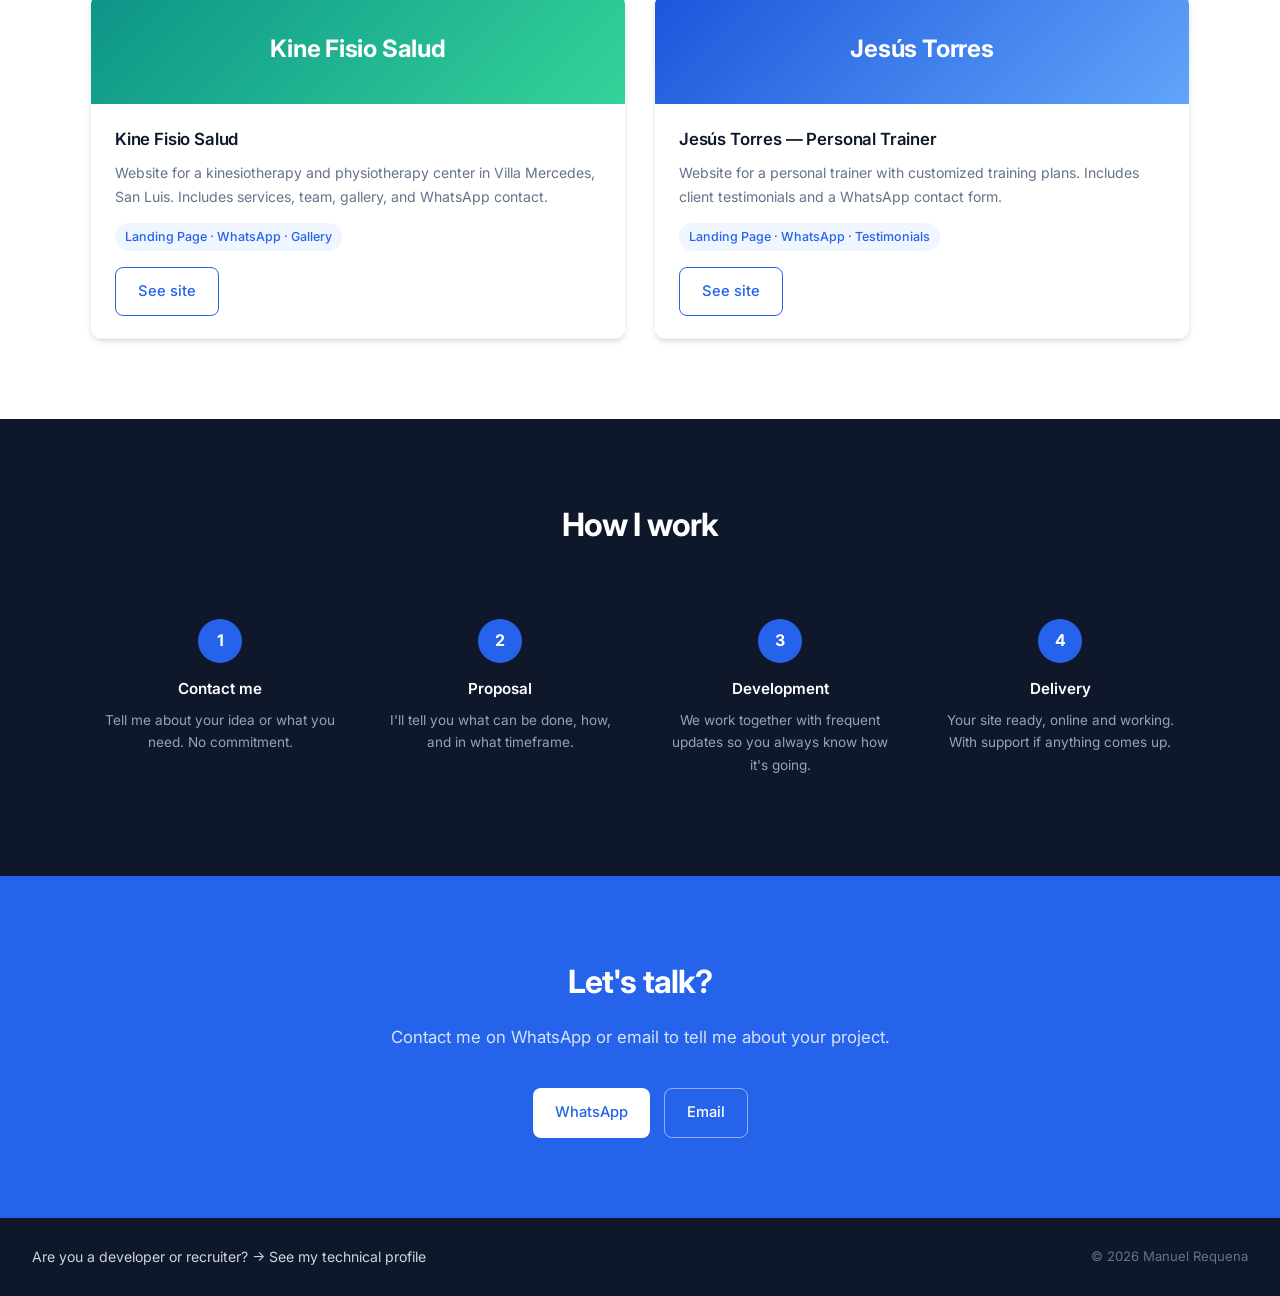
==== commit e31e5364: "Year update" ====
--- a/index.html
+++ b/index.html
@@ -254,7 +254,7 @@
         contact_whatsapp: "WhatsApp",
         contact_email:    "Email",
         footer_cv:        "Are you a developer or recruiter? → See my technical profile",
-        footer_copy:      "© 2025 Manuel Requena",
+        footer_copy:      "© 2026 Manuel Requena",
       }
     };
   </script>
--- a/css/styles.css
+++ b/css/styles.css
@@ -692,6 +692,59 @@
   margin-top: 2px;
 }
 
+/* ==================== CERTIFICATIONS ==================== */
+.cert-list {
+  display: flex;
+  flex-direction: column;
+  gap: 10px;
+}
+
+.cert-item {
+  display: flex;
+  align-items: center;
+  gap: 14px;
+  padding: 14px 18px;
+  background: var(--white);
+  border-radius: var(--radius);
+  border: 1px solid var(--gray-100);
+  text-decoration: none;
+  color: inherit;
+  transition: box-shadow .2s, transform .15s;
+}
+
+.cert-item:hover {
+  box-shadow: var(--shadow-md);
+  transform: translateY(-1px);
+}
+
+.cert-icon {
+  font-size: 1.3rem;
+  flex-shrink: 0;
+}
+
+.cert-info {
+  flex: 1;
+}
+
+.cert-name {
+  font-size: 0.88rem;
+  font-weight: 500;
+  color: var(--dark);
+}
+
+.cert-source {
+  font-size: 0.78rem;
+  color: var(--gray-400);
+  margin-top: 2px;
+}
+
+.cert-link {
+  font-size: 0.82rem;
+  color: var(--primary);
+  font-weight: 500;
+  flex-shrink: 0;
+}
+
 /* ==================== RESPONSIVE ==================== */
 @media (max-width: 900px) {
   .hero-inner {
